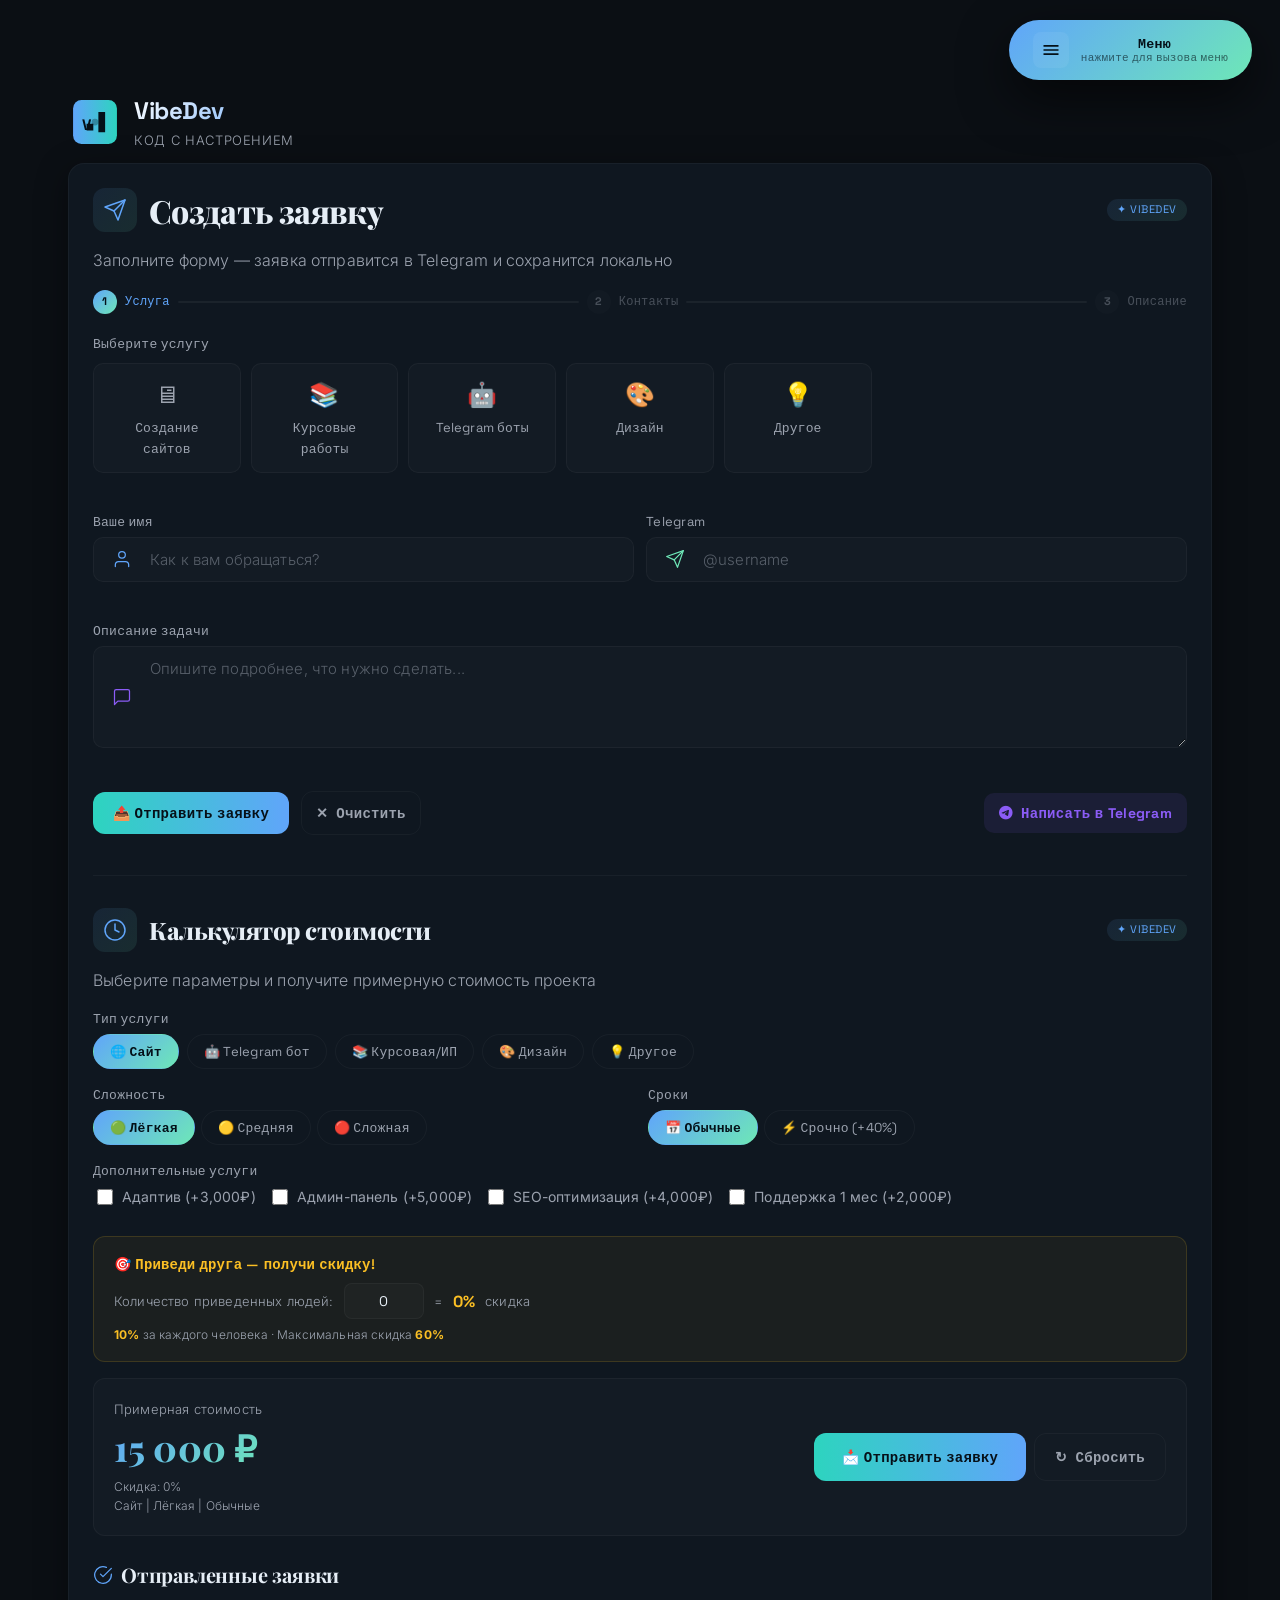
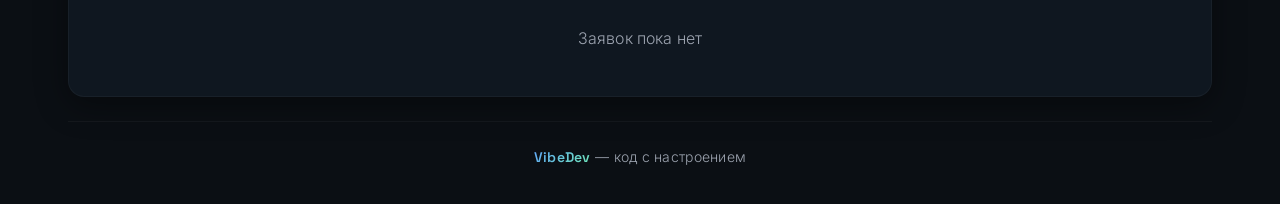
==== contact.html @ 7c821e86 "Add files via upload" ====
<!doctype html>
<html lang="ru">
<head>
  <meta charset="utf-8">
  <meta name="viewport" content="width=device-width,initial-scale=1">
  <title>Заявка — VibeDev</title>
  <link href="https://fonts.googleapis.com/css2?family=Playfair+Display:wght@700;800;900&family=Inter:wght@300;400;500;600;700&family=Space+Grotesk:wght@400;500;600;700&display=swap" rel="stylesheet">
  <link href="https://cdnjs.cloudflare.com/ajax/libs/font-awesome/6.4.0/css/all.min.css" rel="stylesheet">
  <link rel="stylesheet" href="assets/style.css">
  <style>
    .form-row{display:flex;gap:12px}
    @media(max-width:760px){ .form-row{flex-direction:column} }
    .note-small{font-size:13px;color:var(--muted);display:block;margin-bottom:4px;font-weight:400;letter-spacing:0.02em;font-family:var(--font-accent)}
    
    .field-wrapper{display:flex;align-items:center;background:rgba(255,255,255,0.02);border-radius:10px;border:1px solid rgba(255,255,255,0.04);transition:var(--transition);overflow:hidden}
    .field-wrapper:focus-within{border-color:rgba(96,165,250,0.3);box-shadow:0 8px 30px rgba(96,165,250,0.08);transform:translateY(-2px)}
    .field-wrapper .contact-icon{display:flex;align-items:center;justify-content:center;width:40px;height:40px;flex-shrink:0;margin:0 4px 0 8px;background:transparent}
    .field-wrapper .contact-icon svg{width:20px;height:20px;stroke:var(--accent-2)}
    .field-wrapper .contact-icon.purple svg{stroke:var(--accent-purple)}
    .field-wrapper .contact-icon.green svg{stroke:var(--accent)}
    .field-wrapper .fancy-input,.field-wrapper .fancy-textarea{border:none;background:transparent;box-shadow:none;padding:12px 14px 12px 4px;width:100%;color:var(--text);outline:none;font-family:var(--font-body);font-weight:300;letter-spacing:0.01em;font-size:15px}
    .field-wrapper .fancy-input:focus,.field-wrapper .fancy-textarea:focus{transform:none;box-shadow:none}
    .field-wrapper .fancy-textarea{resize:vertical;min-height:80px}
    .field-wrapper .fancy-input::placeholder,.field-wrapper .fancy-textarea::placeholder{font-weight:300;color:rgba(156,163,175,0.5)}

    .contact-header{display:flex;align-items:center;gap:12px;margin-bottom:8px}
    .contact-header h2{margin:0}
    .contact-header .header-icon{display:flex;align-items:center;justify-content:center;width:44px;height:44px;border-radius:12px;background:linear-gradient(135deg,rgba(96,165,250,0.1),rgba(110,231,183,0.1));flex-shrink:0}

    .form-progress{display:flex;gap:8px;margin-bottom:20px;align-items:center}
    .form-progress .step{display:flex;align-items:center;gap:8px;font-size:12px;color:var(--muted);font-family:var(--font-accent);letter-spacing:0.02em;opacity:0.4;transition:var(--transition)}
    .form-progress .step.active{opacity:1;color:var(--accent-2)}
    .form-progress .step.done{opacity:0.7;color:var(--accent)}
    .form-progress .step-line{flex:1;height:2px;background:rgba(255,255,255,0.05);border-radius:2px;position:relative;overflow:hidden}
    .form-progress .step-line .fill{height:100%;background:linear-gradient(90deg,var(--accent-2),var(--accent));border-radius:2px;transition:width 0.6s ease;width:0%}
    .form-progress .step .step-num{display:inline-flex;align-items:center;justify-content:center;width:24px;height:24px;border-radius:50%;background:rgba(255,255,255,0.04);font-size:11px;font-weight:700;transition:var(--transition)}
    .form-progress .step.active .step-num{background:linear-gradient(135deg,var(--accent-2),var(--accent));color:#041018}
    .form-progress .step.done .step-num{background:rgba(110,231,183,0.15);color:var(--accent)}

    .field-group{animation:slideInUp 0.5s ease forwards;opacity:0}
    .field-group:nth-child(1){animation-delay:0.1s}
    .field-group:nth-child(2){animation-delay:0.2s}
    .field-group:nth-child(3){animation-delay:0.3s}
    .field-group:nth-child(4){animation-delay:0.4s}
    .field-group:nth-child(5){animation-delay:0.5s}

    .smart-hint{font-size:12px;color:var(--muted);font-weight:300;margin-top:4px;padding-left:52px;opacity:0;transition:var(--transition);font-family:var(--font-body);letter-spacing:0.01em}
    .smart-hint.visible{opacity:0.6}
    .smart-hint.success{color:var(--accent);opacity:0.8}

    .service-options{display:grid;grid-template-columns:repeat(auto-fill,minmax(140px,1fr));gap:10px;margin-top:8px}
    .service-option{padding:12px 16px;border-radius:10px;border:1px solid rgba(255,255,255,0.04);background:rgba(255,255,255,0.02);cursor:pointer;transition:var(--transition);text-align:center;font-size:13px;font-family:var(--font-accent);letter-spacing:0.01em;color:var(--muted)}
    .service-option:hover{border-color:rgba(96,165,250,0.2);background:rgba(255,255,255,0.04);transform:translateY(-2px)}
    .service-option.active{border-color:var(--accent-2);background:rgba(96,165,250,0.08);color:var(--text)}
    .service-option .opt-icon{display:block;font-size:24px;margin-bottom:4px}

    .submission-item{display:flex;gap:12px;align-items:flex-start;padding:14px;background:rgba(255,255,255,0.02);border-radius:12px;border:1px solid var(--border);transition:var(--transition)}
    .submission-item:hover{transform:translateX(6px);border-color:rgba(96,165,250,0.15);background:rgba(255,255,255,0.03)}
    .submission-icon{flex-shrink:0;width:36px;height:36px;border-radius:8px;display:flex;align-items:center;justify-content:center;background:rgba(96,165,250,0.08);color:var(--accent-2)}
    .submission-content{flex:1;min-width:0}
    .submission-content .submission-title{font-weight:600;color:var(--text);font-size:14px;font-family:var(--font-accent)}
    .submission-content .submission-meta{font-size:12px;color:var(--muted);font-weight:300}
    .submission-content .submission-text{margin-top:4px;font-size:13px;color:var(--muted);word-break:break-word;font-weight:300}

    .calc-option{padding:8px 16px;border-radius:20px;border:1px solid var(--border);background:transparent;color:var(--muted);cursor:pointer;transition:var(--transition);font-family:var(--font-accent);font-size:13px;letter-spacing:0.02em}
    .calc-option:hover{border-color:rgba(96,165,250,0.2);color:var(--text)}
    .calc-option.active{background:linear-gradient(135deg,var(--accent-2),var(--accent));color:#041018;border-color:transparent;font-weight:600}
    .calc-check{accent-color:var(--accent-2);width:16px;height:16px;cursor:pointer}
    
    .vibedev-tag{display:inline-block;padding:2px 10px;border-radius:12px;background:linear-gradient(135deg,rgba(96,165,250,0.1),rgba(110,231,183,0.1));color:var(--accent-2);font-family:var(--font-accent);font-size:11px;letter-spacing:0.05em;text-transform:uppercase}

    .discount-section{background:rgba(251,191,36,0.05);border:1px solid rgba(251,191,36,0.15);border-radius:12px;padding:16px 20px;margin-top:12px}
    .discount-section .discount-title{font-family:var(--font-accent);font-weight:600;font-size:14px;color:#fbbf24;display:flex;align-items:center;gap:8px}
    .discount-section .discount-input{display:flex;gap:10px;align-items:center;flex-wrap:wrap;margin-top:8px}
    .discount-section .discount-input input{width:80px;padding:8px 12px;border-radius:8px;border:1px solid var(--border);background:rgba(255,255,255,0.02);color:var(--text);font-family:var(--font-accent);font-size:14px;text-align:center;outline:none;transition:var(--transition)}
    .discount-section .discount-input input:focus{border-color:rgba(251,191,36,0.3);box-shadow:0 0 20px rgba(251,191,36,0.05)}
    .discount-section .discount-input input::-webkit-outer-spin-button,
    .discount-section .discount-input input::-webkit-inner-spin-button{-webkit-appearance:none}
    .discount-section .discount-input input[type=number]{-moz-appearance:textfield}
    .discount-section .discount-input .discount-label{font-size:13px;color:var(--muted);font-weight:300}
    .discount-section .discount-input .discount-result{font-family:var(--font-accent);font-weight:700;font-size:16px;color:#fbbf24}
    .discount-section .discount-info{font-size:12px;color:var(--muted);font-weight:300;margin-top:6px}
    .discount-section .discount-info strong{color:#fbbf24}
  </style>
</head>
<body>
  <div class="particles" aria-hidden="true">
    <span style="--left:10vw; --size:30px; --delay:-4s; --dur:20s; --tx:50px; --scale:1.2; --color:rgba(110,231,183,0.12)"></span>
    <span style="--left:45vw; --size:42px; --delay:-6s; --dur:28s; --tx:-70px; --scale:1.5; --color:rgba(96,165,250,0.1)"></span>
    <span style="--left:80vw; --size:28px; --delay:-8s; --dur:24s; --tx:40px; --scale:1.1; --color:rgba(139,92,246,0.08)"></span>
  </div>
  <div class="bg-grid" aria-hidden="true"></div>

  <button id="menuBtnC" class="menu-button" aria-label="Меню">
    <span style="display:inline-flex;align-items:center;justify-content:center;width:36px;height:36px;border-radius:8px;background:rgba(255,255,255,0.06)">
      <svg viewBox="0 0 24 24" width="20" height="20" fill="#041018" xmlns="http://www.w3.org/2000/svg"><path d="M3 6h18v2H3zM3 11h18v2H3zM3 16h18v2H3z"/></svg>
    </span>
    <span class="menu-caption"><span class="menu-title">Меню</span><span class="menu-hint">нажмите для вызова меню</span></span>
  </button>

  <div id="menuOverlayC" class="bubble-overlay" aria-hidden="true">
    <div class="bubble-panel" role="menu">
      <a class="bubble-item" href="index.html">
        <div class="bubble-icon"><svg viewBox="0 0 24 24" width="32" height="32" fill="currentColor"><path d="M3 13h8V3H3v10zm0 8h8v-6H3v6zm10 0h8V11h-8v10zm0-18v6h8V3h-8z"/></svg></div>
        <span>Главная</span>
      </a>
      <a class="bubble-item" href="services.html">
        <div class="bubble-icon"><svg viewBox="0 0 24 24" width="32" height="32" fill="currentColor"><path d="M19.14 12.94a7.07 7.07 0 0 0 0-1.88l2.03-1.58a.49.49 0 0 0 .12-.61l-1.92-3.32a.488.488 0 0 0-.59-.22l-2.39.96a7.04 7.04 0 0 0-1.62-.94l-.36-2.54a.484.484 0 0 0-.48-.41h-3.84a.49.49 0 0 0-.48.41l-.36 2.54c-.59.24-1.13.57-1.62.94l-2.39-.96a.488.488 0 0 0-.59.22L2.74 8.87a.49.49 0 0 0 .12.61l2.03 1.58a7.07 7.07 0 0 0 0 1.88l-2.03 1.58a.49.49 0 0 0-.12.61l1.92 3.32c.12.22.37.29.59.22l2.39-.96c.49.37 1.03.7 1.62.94l.36 2.54c.05.24.26.41.48.41h3.84c.22 0 .43-.17.48-.41l.36-2.54c.59-.24 1.13-.57 1.62-.94l2.39.96c.22.08.47 0 .59-.22l1.92-3.32a.49.49 0 0 0-.12-.61l-2.03-1.58zM12 15.6A3.6 3.6 0 1 1 15.6 12 3.6 3.6 0 0 1 12 15.6z"/></svg></div>
        <span>Услуги</span>
      </a>
      <a class="bubble-item" href="contact.html">
        <div class="bubble-icon"><svg viewBox="0 0 24 24" width="32" height="32" fill="currentColor"><path d="M20 4H4c-1.1 0-2 .9-2 2v12c0 1.1.9 2 2 2h16c1.1 0 2-.9 2-2V6c0-1.1-.9-2-2-2zm0 4l-8 5-8-5V6l8 5 8-5v2z"/></svg></div>
        <span>Заявка</span>
      </a>
      <a class="bubble-item" href="reviews.html">
        <div class="bubble-icon"><svg viewBox="0 0 24 24" width="32" height="32" fill="currentColor"><path d="M12 17.27L18.18 21l-1.64-7.03L22 9.24l-7.19-.61L12 2 9.19 8.63 2 9.24l5.46 4.73L5.82 21z"/></svg></div>
        <span>Отзывы</span>
      </a>
      <a class="bubble-item" href="faq.html">
        <div class="bubble-icon"><svg viewBox="0 0 24 24" width="32" height="32" fill="currentColor"><circle cx="12" cy="12" r="10"/><path d="M9.09 9a3 3 0 0 1 5.83 1c0 2-3 3-3 3"/><line x1="12" y1="17" x2="12.01" y2="17"/></svg></div>
        <span>FAQ</span>
      </a>
    </div>
  </div>

  <div class="container" id="pageContainer">
    <header>
      <div class="brand">
        <span class="logo" aria-hidden="true">
          <svg viewBox="0 0 64 64" xmlns="http://www.w3.org/2000/svg" aria-hidden="true">
            <defs><linearGradient id="lg" x1="0" x2="1"><stop offset="0%" stop-color="#60a5fa"/><stop offset="100%" stop-color="#2dd4bf"/></linearGradient></defs>
            <rect x="6" y="6" width="52" height="52" rx="10" fill="url(#lg)"/>
            <path d="M22 42v-8h8v8h-8zM36 20h8v24h-8V20z" fill="#041018"/>
            <circle cx="32" cy="32" r="4" fill="#041018" opacity="0.3"/>
            <text x="16" y="42" font-family="'Space Grotesk',monospace" font-weight="800" font-size="18" fill="#041018">V</text>
          </svg>
        </span>
        <div>
          <div class="brand-name">VibeDev</div>
          <div class="brand-sub">Код с настроением</div>
        </div>
      </div>
    </header>

    <main>
      <section class="card">
        <div class="contact-header">
          <div class="header-icon">
            <svg width="24" height="24" viewBox="0 0 24 24" fill="none" stroke="var(--accent-2)" stroke-width="1.5" stroke-linecap="round" stroke-linejoin="round">
              <path d="M22 2L11 13"/>
              <path d="M22 2l-7 20-4-9-9-4 20-7z"/>
            </svg>
          </div>
          <h2>Создать заявку</h2>
          <span class="vibedev-tag" style="margin-left:auto">✦ VibeDev</span>
        </div>
        <p style="font-weight:300;letter-spacing:0.01em;color:var(--muted)">Заполните форму — заявка отправится в Telegram и сохранится локально</p>

        <div class="form-progress" id="formProgress">
          <div class="step active" data-step="1"><span class="step-num">1</span><span>Услуга</span></div>
          <div class="step-line"><div class="fill" id="progressFill"></div></div>
          <div class="step" data-step="2"><span class="step-num">2</span><span>Контакты</span></div>
          <div class="step-line"><div class="fill" id="progressFill2"></div></div>
          <div class="step" data-step="3"><span class="step-num">3</span><span>Описание</span></div>
        </div>

        <form id="requestForm" style="margin-top:16px">
          <div class="field-group">
            <label class="note-small">Выберите услугу</label>
            <div class="service-options" id="serviceOptions">
              <div class="service-option" data-service="Создание сайтов"><span class="opt-icon">🖥</span>Создание сайтов</div>
              <div class="service-option" data-service="Курсовые работы"><span class="opt-icon">📚</span>Курсовые работы</div>
              <div class="service-option" data-service="Telegram боты"><span class="opt-icon">🤖</span>Telegram боты</div>
              <div class="service-option" data-service="Дизайн"><span class="opt-icon">🎨</span>Дизайн</div>
              <div class="service-option" data-service="Другое"><span class="opt-icon">💡</span>Другое</div>
            </div>
            <input type="hidden" id="service" value="">
            <div class="smart-hint" id="serviceHint">Выберите интересующую услугу</div>
          </div>

          <div class="form-row" style="margin-top:16px">
            <div style="flex:1" class="field-group">
              <label class="note-small">Ваше имя</label>
              <div class="field-wrapper">
                <div class="contact-icon"><svg viewBox="0 0 24 24" fill="none" stroke="currentColor" stroke-width="1.5" stroke-linecap="round" stroke-linejoin="round"><path d="M20 21v-2a4 4 0 0 0-4-4H8a4 4 0 0 0-4 4v2"/><circle cx="12" cy="7" r="4"/></svg></div>
                <input id="name" class="fancy-input" placeholder="Как к вам обращаться?" required>
              </div>
              <div class="smart-hint" id="nameHint">Например: Александр</div>
            </div>
            <div style="flex:1" class="field-group">
              <label class="note-small">Telegram</label>
              <div class="field-wrapper">
                <div class="contact-icon green"><svg viewBox="0 0 24 24" fill="none" stroke="currentColor" stroke-width="1.5" stroke-linecap="round" stroke-linejoin="round"><path d="M22 2L11 13"/><path d="M22 2l-7 20-4-9-9-4 20-7z"/></svg></div>
                <input id="contact" class="fancy-input" placeholder="@username" required>
              </div>
              <div class="smart-hint" id="contactHint">Укажите ваш Telegram для связи</div>
            </div>
          </div>

          <div class="field-group" style="margin-top:16px">
            <label class="note-small">Описание задачи</label>
            <div class="field-wrapper">
              <div class="contact-icon purple"><svg viewBox="0 0 24 24" fill="none" stroke="currentColor" stroke-width="1.5" stroke-linecap="round" stroke-linejoin="round"><path d="M21 15a2 2 0 0 1-2 2H7l-4 4V5a2 2 0 0 1 2-2h14a2 2 0 0 1 2 2z"/></svg></div>
              <textarea id="msg" class="fancy-textarea" placeholder="Опишите подробнее, что нужно сделать..." rows="4"></textarea>
            </div>
            <div class="smart-hint" id="msgHint">Чем подробнее — тем точнее будет оценка</div>
          </div>

          <div style="margin-top:20px;display:flex;gap:12px;flex-wrap:wrap;align-items:center">
            <button class="submit-btn" id="sendBtn" type="submit"><span>📤 Отправить заявку</span></button>
            <button class="clear-btn" id="resetBtn" type="button"><span class="clear-icon">✕</span><span class="clear-text">Очистить</span></button>
            <a class="telegram" href="https://t.me/uc3rnam3" target="_blank" style="margin-left:auto"><i class="fab fa-telegram"></i> Написать в Telegram</a>
          </div>
        </form>

        <!-- КАЛЬКУЛЯТОР СТОИМОСТИ -->
        <div style="margin-top:40px;padding-top:32px;border-top:1px solid var(--border)">
          <div class="contact-header">
            <div class="header-icon">
              <svg width="24" height="24" viewBox="0 0 24 24" fill="none" stroke="var(--accent-2)" stroke-width="1.5" stroke-linecap="round" stroke-linejoin="round">
                <circle cx="12" cy="12" r="10"/>
                <path d="M12 6v6l4 2"/>
              </svg>
            </div>
            <h2 style="font-size:24px">Калькулятор стоимости</h2>
            <span class="vibedev-tag" style="margin-left:auto">✦ VibeDev</span>
          </div>
          <p style="font-weight:300;letter-spacing:0.01em;color:var(--muted);margin-bottom:16px">Выберите параметры и получите примерную стоимость проекта</p>

          <div id="calculator" style="display:grid;grid-template-columns:1fr 1fr;gap:16px">
            <div style="grid-column:1/-1">
              <label class="note-small">Тип услуги</label>
              <div style="display:flex;gap:8px;flex-wrap:wrap;margin-top:4px">
                <button class="calc-option active" data-value="site" data-price="15000">🌐 Сайт</button>
                <button class="calc-option" data-value="bot" data-price="12000">🤖 Telegram бот</button>
                <button class="calc-option" data-value="course" data-price="8000">📚 Курсовая/ИП</button>
                <button class="calc-option" data-value="design" data-price="5000">🎨 Дизайн</button>
                <button class="calc-option" data-value="other" data-price="10000">💡 Другое</button>
              </div>
            </div>

            <div>
              <label class="note-small">Сложность</label>
              <div style="display:flex;gap:6px;flex-wrap:wrap;margin-top:4px">
                <button class="calc-option active" data-value="easy" data-multiplier="1">🟢 Лёгкая</button>
                <button class="calc-option" data-value="medium" data-multiplier="1.5">🟡 Средняя</button>
                <button class="calc-option" data-value="hard" data-multiplier="2.5">🔴 Сложная</button>
              </div>
            </div>

            <div>
              <label class="note-small">Сроки</label>
              <div style="display:flex;gap:6px;flex-wrap:wrap;margin-top:4px">
                <button class="calc-option active" data-value="normal" data-multiplier="1">📅 Обычные</button>
                <button class="calc-option" data-value="urgent" data-multiplier="1.4">⚡ Срочно (+40%)</button>
              </div>
            </div>

            <!-- Дополнительные услуги (динамические) -->
            <div style="grid-column:1/-1" id="extrasContainer">
              <label class="note-small">Дополнительные услуги</label>
              <div id="extrasList" style="display:flex;gap:12px;flex-wrap:wrap;margin-top:4px">
                <!-- Заполняется через JS -->
              </div>
            </div>

            <!-- СКИДКА -->
            <div style="grid-column:1/-1">
              <div class="discount-section">
                <div class="discount-title">🎯 Приведи друга — получи скидку!</div>
                <div class="discount-input">
                  <span class="discount-label">Количество приведенных людей:</span>
                  <input type="number" id="discountPeople" min="0" max="6" value="0">
                  <span class="discount-label">=</span>
                  <span class="discount-result" id="discountDisplay">0%</span>
                  <span class="discount-label">скидка</span>
                </div>
                <div class="discount-info">
                  <strong>10%</strong> за каждого человека · Максимальная скидка <strong>60%</strong>
                </div>
              </div>
            </div>

            <!-- Результат -->
            <div style="grid-column:1/-1;background:rgba(255,255,255,0.02);border-radius:12px;padding:20px;border:1px solid var(--border);display:flex;align-items:center;justify-content:space-between;flex-wrap:wrap;gap:12px">
              <div>
                <div style="font-size:13px;color:var(--muted);font-weight:300">Примерная стоимость</div>
                <div style="font-family:var(--font-heading);font-size:36px;font-weight:800;background:linear-gradient(135deg,var(--accent-2),var(--accent));-webkit-background-clip:text;-webkit-text-fill-color:transparent;background-clip:text" id="totalPrice">15 000 ₽</div>
                <div style="font-size:12px;color:var(--muted);font-weight:300" id="discountInfo">Скидка: 0%</div>
                <div style="font-size:12px;color:var(--muted);font-weight:300" id="calcDetails"></div>
              </div>
              <div style="display:flex;gap:8px;flex-wrap:wrap">
                <button class="order-btn" id="calcOrderBtn" style="padding:14px 28px"><span>📩 Отправить заявку</span></button>
                <button class="clear-btn" id="calcResetBtn" type="button" style="padding:14px 20px"><span class="clear-icon">↻</span><span class="clear-text">Сбросить</span></button>
              </div>
            </div>
          </div>
        </div>

        <div style="margin-top:28px">
          <h3 style="display:flex;align-items:center;gap:8px;font-size:20px">
            <svg width="20" height="20" viewBox="0 0 24 24" fill="none" stroke="var(--accent-2)" stroke-width="1.5" stroke-linecap="round" stroke-linejoin="round">
              <path d="M22 11.08V12a10 10 0 1 1-5.93-9.14"/>
              <polyline points="22 4 12 14.01 9 11.01"/>
            </svg>
            Отправленные заявки
            <span style="font-size:13px;font-weight:300;color:var(--muted);font-family:var(--font-body)" id="submissionCount"></span>
          </h3>
          <div id="submissions" class="submissions"></div>
        </div>
      </section>
    </main>

    <footer style="margin-top:24px;text-align:center;color:var(--muted);font-size:14px;border-top:1px solid var(--border);padding-top:24px;font-weight:300;letter-spacing:0.02em">
      <span style="font-family:var(--font-accent);font-weight:600;background:linear-gradient(135deg,var(--accent-2),var(--accent));-webkit-background-clip:text;-webkit-text-fill-color:transparent">VibeDev</span> — код с настроением
    </footer>
  </div>

<script>
// Меню
const menuBtnC = document.getElementById('menuBtnC');
const menuOverlayC = document.getElementById('menuOverlayC');
const pageContainer = document.getElementById('pageContainer');
if (menuBtnC && menuOverlayC && pageContainer) {
    menuBtnC.addEventListener('click', ()=>{ const open = menuOverlayC.classList.toggle('open'); menuOverlayC.setAttribute('aria-hidden', !open); pageContainer.classList.toggle('blurred', open); });
    menuOverlayC.addEventListener('click', (e)=>{ if(e.target === menuOverlayC){ menuOverlayC.classList.remove('open'); menuOverlayC.setAttribute('aria-hidden','true'); pageContainer.classList.remove('blurred'); }});
}

// Умная форма
const serviceOptions = document.querySelectorAll('.service-option');
const serviceInput = document.getElementById('service');
const serviceHint = document.getElementById('serviceHint');
serviceOptions.forEach(opt => {
    opt.addEventListener('click', function() {
        serviceOptions.forEach(o => o.classList.remove('active'));
        this.classList.add('active');
        serviceInput.value = this.dataset.service;
        serviceHint.textContent = '✅ Выбрано: ' + this.dataset.service;
        serviceHint.className = 'smart-hint visible success';
        updateProgress();
        updateExtras();
        updatePrice();
    });
});

const nameInput = document.getElementById('name');
const contactInput = document.getElementById('contact');
const msgInput = document.getElementById('msg');
const nameHint = document.getElementById('nameHint');
const contactHint = document.getElementById('contactHint');
const msgHint = document.getElementById('msgHint');

nameInput.addEventListener('focus', () => { nameHint.className = 'smart-hint visible'; });
nameInput.addEventListener('blur', () => {
    if (nameInput.value.length > 2) { nameHint.textContent = '✅ Отлично!'; nameHint.className = 'smart-hint visible success'; }
    else { nameHint.textContent = 'Введите имя (минимум 2 символа)'; nameHint.className = 'smart-hint visible'; }
});
nameInput.addEventListener('input', updateProgress);

contactInput.addEventListener('focus', () => { contactHint.className = 'smart-hint visible'; });
contactInput.addEventListener('blur', () => {
    if (contactInput.value.startsWith('@') && contactInput.value.length > 2) {
        contactHint.textContent = '✅ Отлично!';
        contactHint.className = 'smart-hint visible success';
    } else {
        contactHint.textContent = 'Укажите Telegram username с @';
        contactHint.className = 'smart-hint visible';
    }
});
contactInput.addEventListener('input', updateProgress);

msgInput.addEventListener('focus', () => { msgHint.className = 'smart-hint visible'; });
msgInput.addEventListener('blur', () => {
    if (msgInput.value.length > 10) { msgHint.textContent = '✅ Отлично, подробно!'; msgHint.className = 'smart-hint visible success'; }
    else { msgHint.textContent = 'Опишите задачу подробнее (минимум 10 символов)'; msgHint.className = 'smart-hint visible'; }
});
msgInput.addEventListener('input', updateProgress);

function updateProgress() {
    const steps = document.querySelectorAll('.step');
    const fills = document.querySelectorAll('.step-line .fill');
    let filled = 0;
    if (serviceInput.value) filled++;
    if (nameInput.value.length > 2) filled++;
    if (contactInput.value.startsWith('@') && contactInput.value.length > 2) filled++;
    if (msgInput.value.length > 10) filled++;
    const progress = (filled / 4) * 100;
    fills.forEach(fill => { fill.style.width = Math.min(progress, 100) + '%'; });
    steps.forEach((step, index) => {
        step.classList.remove('active', 'done');
        if (index < filled) step.classList.add('done');
        if (index === filled) step.classList.add('active');
    });
}

// Заявки
function qs(name){ const u=new URLSearchParams(location.search); return u.get(name) || ''; }
function saveSubmission(obj){ const key='site_submissions_vadim'; const arr=JSON.parse(localStorage.getItem(key)||'[]'); arr.unshift(obj); localStorage.setItem(key,JSON.stringify(arr.slice(0,100))); }
function loadSubmissions(){ return JSON.parse(localStorage.getItem('site_submissions_vadim')||'[]'); }
function renderSubmissions(){
  const node=document.getElementById('submissions');
  const count = document.getElementById('submissionCount');
  node.innerHTML='';
  const arr=loadSubmissions();
  count.textContent = arr.length ? '('+arr.length+')' : '';
  if(arr.length===0){ node.innerHTML='<div style="color:var(--muted);text-align:center;padding:20px;font-weight:300">Заявок пока нет</div>'; return; }
  for(const s of arr){
    const el=document.createElement('div');
    el.className='submission-item';
    el.innerHTML='<div class="submission-icon"><svg width="18" height="18" viewBox="0 0 24 24" fill="none" stroke="currentColor" stroke-width="2" stroke-linecap="round" stroke-linejoin="round"><path d="M22 2L11 13"/><path d="M22 2l-7 20-4-9-9-4 20-7z"/></svg></div><div class="submission-content"><div class="submission-title">'+(s.name||'Без имени')+'</div><div class="submission-meta">'+(s.service||'Без услуги')+' · '+(s.ts||'')+'</div><div class="submission-text">'+(s.msg||'')+'</div></div>';
    node.appendChild(el);
  }
}

// КАЛЬКУЛЯТОР
const calcOptions = document.querySelectorAll('.calc-option');
const totalPriceEl = document.getElementById('totalPrice');
const discountInfo = document.getElementById('discountInfo');
const calcDetails = document.getElementById('calcDetails');
const discountPeople = document.getElementById('discountPeople');
const discountDisplay = document.getElementById('discountDisplay');

let selectedService = { price: 15000, value: 'site', label: 'Сайт' };
let selectedComplexity = { multiplier: 1, label: 'Лёгкая' };
let selectedUrgency = { multiplier: 1, label: 'Обычные' };
let extras = 0;
let currentDiscount = 0;
let selectedExtrasList = [];

// Дополнительные услуги
const extrasData = {
    site: [
        { id: 'adaptive', label: 'Адаптив', price: 3000 },
        { id: 'admin', label: 'Админ-панель', price: 5000 },
        { id: 'seo', label: 'SEO-оптимизация', price: 4000 },
        { id: 'support', label: 'Поддержка 1 мес', price: 2000 }
    ],
    course: [
        { id: 'legal', label: 'Юридические темы', price: 0, percent: 25 },
        { id: 'medical', label: 'Медицинские темы', price: 0, percent: 30 }
    ],
    bot: [
        { id: 'admin_panel', label: 'Админ-панель', price: 4000 },
        { id: 'analytics', label: 'Аналитика', price: 3000 },
        { id: 'support', label: 'Поддержка 1 мес', price: 2000 }
    ],
    design: [
        { id: 'source', label: 'Исходники (PSD/Figma)', price: 2000 },
        { id: 'brandbook', label: 'Брендбук', price: 4000 },
        { id: 'adaptation', label: 'Адаптация под соцсети', price: 2500 }
    ],
    other: [
        { id: 'consultation', label: 'Консультация', price: 2000 },
        { id: 'support', label: 'Поддержка 1 мес', price: 2000 }
    ]
};

let selectedExtras = {};

function updateExtras() {
    const container = document.getElementById('extrasList');
    container.innerHTML = '';
    selectedExtras = {};
    selectedExtrasList = [];
    
    const serviceValue = document.querySelector('.calc-option.active[data-price]')?.dataset.value || 'site';
    const extras = extrasData[serviceValue] || [];
    
    if (extras.length === 0) {
        container.innerHTML = '<span style="color:var(--muted);font-size:13px;font-weight:300">Нет дополнительных услуг для этого типа</span>';
        return;
    }
    
    extras.forEach(extra => {
        const label = document.createElement('label');
        label.style.cssText = 'display:flex;align-items:center;gap:6px;font-size:14px;cursor:pointer;color:var(--muted)';
        
        const checkbox = document.createElement('input');
        checkbox.type = 'checkbox';
        checkbox.className = 'calc-check';
        checkbox.dataset.id = extra.id;
        checkbox.dataset.price = extra.price || 0;
        checkbox.dataset.percent = extra.percent || 0;
        checkbox.dataset.label = extra.label;
        checkbox.value = extra.id;
        
        checkbox.addEventListener('change', function() {
            if (this.checked) {
                selectedExtras[extra.id] = { price: extra.price || 0, percent: extra.percent || 0, label: extra.label };
            } else {
                delete selectedExtras[extra.id];
            }
            updatePrice();
        });
        
        let labelText = extra.label;
        if (extra.percent) {
            labelText += ` (+${extra.percent}%)`;
        } else if (extra.price) {
            labelText += ` (+${extra.price.toLocaleString()}₽)`;
        }
        
        label.appendChild(checkbox);
        label.appendChild(document.createTextNode(labelText));
        container.appendChild(label);
    });
}

function getSelectedExtrasList() {
    const list = [];
    for (const key in selectedExtras) {
        const extra = selectedExtras[key];
        if (extra.percent) {
            list.push(extra.label + ' (+' + extra.percent + '%)');
        } else if (extra.price) {
            list.push(extra.label + ' (+' + extra.price.toLocaleString() + '₽)');
        }
    }
    return list;
}

function updatePrice() {
    let basePrice = selectedService.price || 15000;
    let total = basePrice * (selectedComplexity.multiplier || 1) * (selectedUrgency.multiplier || 1);
    
    // Дополнительные услуги (проценты и фиксированная цена)
    let extraTotal = 0;
    let extraPercent = 0;
    let extrasDetails = [];
    
    for (const key in selectedExtras) {
        const extra = selectedExtras[key];
        if (extra.percent) {
            extraPercent += extra.percent;
            extrasDetails.push(extra.label + ' (+' + extra.percent + '%)');
        } else if (extra.price) {
            extraTotal += extra.price;
            extrasDetails.push(extra.label + ' (+' + extra.price.toLocaleString() + '₽)');
        }
    }
    
    // Применяем процентные надбавки к базовой цене
    total = total * (1 + extraPercent / 100);
    total += extraTotal;
    
    // Скидка
    let people = parseInt(discountPeople.value) || 0;
    if (people < 0) people = 0;
    if (people > 6) people = 6;
    discountPeople.value = people;
    
    currentDiscount = Math.min(people * 10, 60);
    discountDisplay.textContent = currentDiscount + '%';
    
    // Применяем скидку
    const finalTotal = total * (1 - currentDiscount / 100);
    
    totalPriceEl.textContent = Math.round(finalTotal).toLocaleString('ru-RU') + ' ₽';
    discountInfo.textContent = currentDiscount > 0 ? 'Скидка: ' + currentDiscount + '%' : 'Скидка: 0%';
    
    // Детали для отправки
    let details = selectedService.label + ' | ' + selectedComplexity.label + ' | ' + selectedUrgency.label;
    if (extrasDetails.length > 0) {
        details += ' | Доп: ' + extrasDetails.join(', ');
    }
    if (currentDiscount > 0) {
        details += ' | Скидка: ' + currentDiscount + '%';
    }
    calcDetails.textContent = details;
}

// Обработчики калькулятора
calcOptions.forEach(opt => {
    opt.addEventListener('click', function() {
        const parent = this.closest('div');
        const siblings = parent.querySelectorAll('.calc-option');
        siblings.forEach(s => s.classList.remove('active'));
        this.classList.add('active');
        
        if (this.dataset.price) {
            selectedService = { 
                price: parseInt(this.dataset.price), 
                value: this.dataset.value,
                label: this.textContent.trim()
            };
            updateExtras();
        }
        if (this.dataset.multiplier) {
            const isComplexity = ['easy','medium','hard'].includes(this.dataset.value);
            if (isComplexity) { 
                selectedComplexity.multiplier = parseFloat(this.dataset.multiplier);
                selectedComplexity.label = this.textContent.trim();
            } else { 
                selectedUrgency.multiplier = parseFloat(this.dataset.multiplier);
                selectedUrgency.label = this.textContent.trim();
            }
        }
        updatePrice();
    });
});

// Скидка
discountPeople.addEventListener('input', function() {
    let val = parseInt(this.value) || 0;
    if (val < 0) val = 0;
    if (val > 6) val = 6;
    this.value = val;
    updatePrice();
});

// Сброс калькулятора
document.getElementById('calcResetBtn')?.addEventListener('click', function() {
    document.querySelectorAll('.calc-option').forEach(opt => opt.classList.remove('active'));
    document.querySelectorAll('.calc-option[data-value="site"]').forEach(opt => opt.classList.add('active'));
    document.querySelectorAll('.calc-option[data-value="easy"]').forEach(opt => opt.classList.add('active'));
    document.querySelectorAll('.calc-option[data-value="normal"]').forEach(opt => opt.classList.add('active'));
    document.querySelectorAll('.calc-check').forEach(check => check.checked = false);
    selectedService = { price: 15000, value: 'site', label: '🌐 Сайт' };
    selectedComplexity = { multiplier: 1, label: '🟢 Лёгкая' };
    selectedUrgency = { multiplier: 1, label: '📅 Обычные' };
    selectedExtras = {};
    discountPeople.value = 0;
    currentDiscount = 0;
    discountDisplay.textContent = '0%';
    updateExtras();
    updatePrice();
    this.style.transform = 'rotate(360deg)';
    setTimeout(() => { this.style.transform = 'rotate(0deg)'; }, 500);
});

// Кнопка "Отправить заявку" из калькулятора
document.getElementById('calcOrderBtn')?.addEventListener('click', function() {
    const total = totalPriceEl.textContent;
    const serviceName = selectedService.label || 'Сайт';
    const complexity = selectedComplexity.label || 'Средняя';
    const urgency = selectedUrgency.label || 'Обычные';
    const discount = currentDiscount || 0;
    const extrasList = getSelectedExtrasList().join(', ') || 'Нет';
    const people = parseInt(discountPeople.value) || 0;
    
    // Заполняем форму данными из калькулятора
    const serviceInput = document.getElementById('service');
    const msgInput = document.getElementById('msg');
    const nameInput = document.getElementById('name');
    const contactInput = document.getElementById('contact');
    
    // Если форма не заполнена, подставляем данные
    if (!serviceInput.value) {
        // Находим и активируем соответствующий option
        const serviceNameClean = serviceName.replace(/[🌐🤖📚🎨💡]\s*/, '').trim();
        serviceOptions.forEach(opt => {
            if (opt.dataset.service.includes(serviceNameClean) || serviceNameClean.includes(opt.dataset.service)) {
                opt.click();
            }
        });
    }
    
    // Добавляем детали калькулятора в описание
    let calcText = '';
    if (msgInput.value) {
        calcText = msgInput.value + '\n\n--- Данные из калькулятора ---\n';
    } else {
        calcText = '--- Данные из калькулятора ---\n';
    }
    calcText += '📊 Услуга: ' + serviceName + '\n';
    calcText += '📈 Сложность: ' + complexity + '\n';
    calcText += '⏱ Сроки: ' + urgency + '\n';
    if (extrasList !== 'Нет') {
        calcText += '➕ Дополнительно: ' + extrasList + '\n';
    }
    if (discount > 0) {
        calcText += '🎯 Скидка: ' + discount + '% (приведено ' + people + ' чел.)\n';
    }
    calcText += '💰 Итоговая стоимость: ' + total + '\n';
    calcText += '---\n\n';
    if (msgInput.value) {
        calcText += msgInput.value;
    }
    msgInput.value = calcText;
    
    // Прокручиваем к форме
    document.getElementById('requestForm').scrollIntoView({ behavior: 'smooth', block: 'center' });
    
    // Подсвечиваем поля
    const fields = ['service', 'name', 'contact', 'msg'];
    fields.forEach(id => {
        const el = document.getElementById(id);
        if (el) {
            el.style.borderColor = 'rgba(96,165,250,0.3)';
            setTimeout(() => { el.style.borderColor = ''; }, 2000);
        }
    });
    
    // Обновляем подсказки
    serviceHint.textContent = '✅ Данные из калькулятора добавлены!';
    serviceHint.className = 'smart-hint visible success';
    msgHint.textContent = '✅ Данные калькулятора добавлены в описание!';
    msgHint.className = 'smart-hint visible success';
    
    // Активируем кнопку отправки
    const sendBtn = document.getElementById('sendBtn');
    sendBtn.style.transform = 'scale(1.05)';
    sendBtn.style.boxShadow = '0 0 30px rgba(96,165,250,0.3)';
    setTimeout(() => {
        sendBtn.style.transform = '';
        sendBtn.style.boxShadow = '';
    }, 1000);
});

document.addEventListener('DOMContentLoaded', ()=>{
  const pre=decodeURIComponent(qs('service')||'');
  if(pre) {
    serviceInput.value = pre;
    serviceOptions.forEach(o => { if(o.dataset.service === pre) o.classList.add('active'); });
    serviceHint.textContent = '✅ Выбрано: '+pre;
    serviceHint.className = 'smart-hint visible success';
  }
  renderSubmissions();
  updateProgress();
  updateExtras();
  updatePrice();

  const form=document.getElementById('requestForm');
  form.addEventListener('submit',(e)=>{ 
    e.preventDefault();
    if(!serviceInput.value) { serviceHint.textContent = '⚠️ Выберите услугу!'; serviceHint.className = 'smart-hint visible'; return; }
    if(nameInput.value.length < 2) { nameHint.textContent = '⚠️ Введите имя!'; nameHint.className = 'smart-hint visible'; return; }
    if(!contactInput.value.startsWith('@') || contactInput.value.length < 3) { contactHint.textContent = '⚠️ Укажите Telegram!'; contactHint.className = 'smart-hint visible'; return; }
    if(msgInput.value.length < 10) { msgHint.textContent = '⚠️ Опишите задачу подробнее!'; msgHint.className = 'smart-hint visible'; return; }
    const service=serviceInput.value.trim();
    const name=nameInput.value.trim();
    const contact=contactInput.value.trim();
    const msg=msgInput.value.trim();
    const now=new Date();
    const ts=now.toLocaleString('ru-RU',{dateStyle:'short',timeStyle:'short'});
    const discount = currentDiscount || 0;
    const people = parseInt(discountPeople.value) || 0;
    const calcData = calcDetails.textContent || '';
    
    let text = '📩 *Новая заявка VibeDev*\n';
    text += '🕒 ' + ts + '\n';
    text += '────────────\n';
    text += '👤 ' + name + '\n';
    text += '✉️ ' + contact + '\n';
    text += '🔧 Услуга: ' + service + '\n';
    if (calcData) {
        text += '📊 Калькулятор: ' + calcData + '\n';
    }
    if (discount > 0) {
        text += '🎯 Скидка: ' + discount + '% (приведено ' + people + ' чел.)\n';
    }
    text += '────────────\n\n';
    text += '📝 ' + msg + '\n\n';
    text += 'Источник: VibeDev';
    
    saveSubmission({service,name,contact,msg,ts});
    renderSubmissions();
    window.open('https://t.me/uc3rnam3?text='+encodeURIComponent(text),'_blank');
    updateProgress();
  });

  const resetBtn = document.getElementById('resetBtn');
  resetBtn.addEventListener('click',()=>{ 
    resetBtn.style.transform = 'scale(0.9)';
    setTimeout(() => { resetBtn.style.transform = 'scale(1)'; }, 150);
    document.getElementById('requestForm').reset();
    serviceInput.value = '';
    serviceOptions.forEach(o => o.classList.remove('active'));
    serviceHint.textContent = 'Выберите интересующую услугу';
    serviceHint.className = 'smart-hint';
    nameHint.textContent = 'Например: Александр';
    nameHint.className = 'smart-hint';
    contactHint.textContent = 'Укажите ваш Telegram для связи';
    contactHint.className = 'smart-hint';
    msgHint.textContent = 'Чем подробнее — тем точнее будет оценка';
    msgHint.className = 'smart-hint';
    const originalText = resetBtn.innerHTML;
    resetBtn.innerHTML = '<span style="color:#10b981">✓ Очищено!</span>';
    setTimeout(() => { resetBtn.innerHTML = originalText; }, 1500);
    updateProgress();
  });
});
</script>
</body>
</html>
---- assets/style.css ----
/* Подключаем премиальные шрифты */
@import url('https://fonts.googleapis.com/css2?family=Playfair+Display:wght@700;800;900&family=Inter:wght@300;400;500;600;700&family=Space+Grotesk:wght@400;500;600;700&display=swap');

:root{
  --bg:#0b0f14;
  --panel:#0f1720;
  --accent:#6ee7b7;
  --accent-2:#60a5fa;
  --accent-purple:#8b5cf6;
  --muted:#9ca3af;
  --text:#e6eef6;
  --card-radius:14px;
  --border: rgba(255,255,255,0.04);
  --shadow: 0 8px 32px rgba(0,0,0,0.4);
  --transition: all 0.4s cubic-bezier(0.4, 0, 0.2, 1);
  
  --font-heading: 'Playfair Display', serif;
  --font-body: 'Inter', -apple-system, BlinkMacSystemFont, sans-serif;
  --font-accent: 'Space Grotesk', monospace;
}

*{box-sizing:border-box}
html,body{height:100%;margin:0}
body{
  font-family: var(--font-body);
  background:var(--bg);
  color:var(--text);
  -webkit-font-smoothing:antialiased;
  -moz-osx-font-smoothing:grayscale;
  overflow-x:hidden;
  font-weight: 400;
  line-height: 1.6;
  letter-spacing: 0.01em;
}

h1, h2, h3, h4, h5, h6 {
  font-family: var(--font-heading);
  font-weight: 700;
  letter-spacing: -0.02em;
  line-height: 1.1;
}

h1 {
  font-weight: 900;
  font-size: 52px;
  letter-spacing: -0.03em;
}
h2 {
  font-weight: 800;
  font-size: 32px;
  letter-spacing: -0.02em;
}
h3 {
  font-weight: 700;
  font-size: 22px;
  letter-spacing: -0.01em;
}

.accent-font {
  font-family: var(--font-accent);
  font-weight: 600;
  letter-spacing: 0.02em;
}

.particles{position:fixed;inset:0;z-index:-6;pointer-events:none;overflow:hidden}
.particles span{position:absolute;border-radius:50%;filter:blur(10px);mix-blend-mode:screen;opacity:0.9;
  background:radial-gradient(circle at 30% 30%, var(--color, rgba(110,231,183,0.12)), transparent 60%);
  width:var(--size,24px);height:var(--size,24px);left:var(--left,10vw);bottom:-10vh;
  transform:translate3d(0,0,0);animation:particleFloat var(--dur,24s) linear infinite;animation-delay:var(--delay,0s)}
@keyframes particleFloat{0%{transform:translate3d(0,0,0) scale(1);opacity:0}8%{opacity:0.8}100%{transform:translate3d(var(--tx,0px),-120vh,0) scale(var(--scale,1));opacity:0}}

.bg-grid{position:fixed;inset:0;z-index:-5;pointer-events:none;background-image:radial-gradient(rgba(255,255,255,0.02) 1px, transparent 1px);background-size:84px 84px;opacity:0.03}

.container{max-width:1200px;margin:56px auto;padding:36px 28px;position:relative;z-index:0;transition:filter .22s ease}
header{display:flex;align-items:center;justify-content:space-between;gap:18px;margin-bottom:12px}
.brand{display:flex;align-items:center;gap:12px;animation:slideInLeft 0.8s ease}
.brand .logo{
  width:54px;
  height:54px;
  border-radius:14px;
  display:inline-flex;
  align-items:center;
  justify-content:center;
  position:relative;
  overflow:hidden;
  transition:transform 0.5s ease;
}
.brand .logo:hover{
  transform:rotate(10deg) scale(1.05);
}
.brand .logo svg{
  width:100%;
  height:100%;
}
.brand .logo::after{
  content:'';
  position:absolute;
  inset:0;
  background:linear-gradient(135deg, rgba(96,165,250,0.2), rgba(110,231,183,0.2));
  opacity:0;
  transition:opacity 0.5s ease;
}
.brand .logo:hover::after{
  opacity:1;
}
.brand .brand-name {
  font-family: var(--font-accent);
  font-weight: 800;
  font-size: 24px;
  background:linear-gradient(135deg,#fff,var(--accent-2));
  -webkit-background-clip:text;
  -webkit-text-fill-color:transparent;
  background-clip:text;
  letter-spacing: -0.02em;
}
.brand .brand-sub {
  font-size: 13px;
  color:var(--muted);
  font-weight: 300;
  letter-spacing: 0.05em;
  text-transform: uppercase;
}

.menu-button{
  position:fixed;
  right:28px;
  top:20px;
  z-index:150;
  display:inline-flex;
  align-items:center;
  gap:12px;
  padding:12px 24px;
  border-radius:999px;
  border:none;
  background:linear-gradient(135deg,var(--accent-2),var(--accent));
  color:#041018;
  font-family: var(--font-accent);
  font-weight:700;
  cursor:pointer;
  box-shadow:0 18px 50px rgba(0,0,0,0.6);
  transition:var(--transition);
  letter-spacing: 0.02em;
}
.menu-button:hover{
  transform:translateY(-4px) scale(1.02);
  box-shadow:0 28px 80px rgba(0,0,0,0.7);
}
.menu-button:active{
  transform:scale(0.95);
}
.menu-caption{display:flex;flex-direction:column;line-height:1}
.menu-caption .menu-title{font-weight:700}
.menu-caption .menu-hint{font-size:11px;color:rgba(4,16,24,0.6);font-weight:400;margin-top:2px;text-transform:lowercase}

.bubble-overlay{position:fixed;inset:0;z-index:140;display:none;align-items:flex-start;justify-content:center;padding-top:90px;pointer-events:none}
.bubble-overlay.open{display:flex;pointer-events:auto;animation:fadeIn 0.3s ease}
.bubble-panel{
  background:rgba(10,15,20,0.98);
  padding:24px;
  border-radius:20px;
  border:1px solid var(--border);
  box-shadow:0 24px 80px rgba(0,0,0,0.6);
  display:flex;
  gap:20px;
  flex-wrap:wrap;
  justify-content:center;
  max-width:900px;
  backdrop-filter:blur(20px);
  animation:slideUp 0.4s ease;
}
.bubble-item {
  display: flex;
  flex-direction: column;
  gap: 8px;
  align-items: center;
  justify-content: center;
  width: 130px;
  height: 130px;
  border-radius: 999px;
  background: rgba(255,255,255,0.02);
  border: 1px solid var(--border);
  color: var(--text);
  text-decoration: none;
  font-family: var(--font-accent);
  font-weight: 600;
  transition: var(--transition);
  position: relative;
  overflow: hidden;
  font-size: 14px;
  letter-spacing: 0.02em;
}
.bubble-item .bubble-icon {
  display: flex;
  align-items: center;
  justify-content: center;
  width: 48px;
  height: 48px;
  border-radius: 12px;
  background: rgba(255,255,255,0.04);
  transition: var(--transition);
}
.bubble-item:hover .bubble-icon {
  background: rgba(255,255,255,0.1);
  transform: scale(1.1) rotate(-5deg);
}
.bubble-item span {
  position: relative;
  z-index: 1;
}
.bubble-item::before{
  content:'';
  position:absolute;
  inset:0;
  background:linear-gradient(90deg,var(--accent-2),var(--accent));
  opacity:0;
  transition:opacity 0.4s ease;
}
.bubble-item:hover{
  transform:translateY(-10px) scale(1.06);
  box-shadow:0 22px 70px rgba(0,0,0,0.65);
}
.bubble-item:hover::before{
  opacity:1;
}
.bubble-item span{
  position:relative;
  z-index:1;
}
.bubble-item:hover span{
  color:#041018;
}

.hero{
  display:flex;
  gap:36px;
  align-items:center;
  margin-top:6px;
  min-height:360px;
  padding-top:8px;
  animation:slideInUp 0.8s ease;
}
.hero-left{flex:1}
.hero h1{
  font-size:46px;
  margin:0 0 12px 0;
  line-height:1.02;
  background:linear-gradient(135deg, #fff, var(--accent-2));
  -webkit-background-clip:text;
  -webkit-text-fill-color:transparent;
  background-clip:text;
}
.hero p{
  color:var(--muted);
  margin:0 0 18px 0;
  font-size:15px;
  font-weight: 300;
  letter-spacing: 0.01em;
}
.large-visual{
  animation:float 6s ease-in-out infinite;
}
@keyframes float{
  0%,100%{transform:translateY(0px)}
  50%{transform:translateY(-20px)}
}

.grid{display:grid;grid-template-columns:1fr 360px;gap:28px;margin-top:28px;align-items:start}
.card{
  background:var(--panel);
  padding:24px;
  border-radius:16px;
  border:1px solid var(--border);
  box-shadow:var(--shadow);
  transition:var(--transition);
  animation:slideInUp 0.8s ease;
}
.card:hover{
  transform:translateY(-4px);
  box-shadow:0 16px 48px rgba(0,0,0,0.5);
  border-color:rgba(96,165,250,0.2);
}

.services-scroll{
  display:flex;
  gap:20px;
  overflow-x:auto;
  padding:18px 6px;
  scroll-snap-type:x mandatory;
  -webkit-overflow-scrolling:touch;
  scroll-behavior:smooth;
}
.services-scroll::-webkit-scrollbar{height:6px}
.services-scroll::-webkit-scrollbar-track{background:rgba(255,255,255,0.02);border-radius:10px;margin:0 20px}
.services-scroll::-webkit-scrollbar-thumb{background:linear-gradient(90deg,var(--accent-2),var(--accent));border-radius:10px;transition:var(--transition);width:40px}
.services-scroll::-webkit-scrollbar-thumb:hover{background:linear-gradient(90deg,var(--accent),var(--accent-2));transform:scale(1.1)}
.service-card{
  flex:0 0 240px;
  height:440px;
  background:linear-gradient(180deg,rgba(255,255,255,0.02),transparent);
  border-radius:16px;
  padding:20px;
  border:1px solid var(--border);
  scroll-snap-align:center;
  display:flex;
  flex-direction:column;
  transition:var(--transition);
  position:relative;
  overflow:hidden;
}
.service-card::before{
  content:'';
  position:absolute;
  top:0;
  left:0;
  right:0;
  height:3px;
  background:linear-gradient(90deg,var(--accent-2),var(--accent));
  transform:scaleX(0);
  transition:transform 0.6s ease;
}
.service-card:hover{
  transform:translateY(-8px) scale(1.02);
  border-color:rgba(96,165,250,0.3);
  box-shadow:0 16px 48px rgba(0,0,0,0.4);
}
.service-card:hover::before{
  transform:scaleX(1);
}
.service-card .content{flex:1;display:flex;flex-direction:column;gap:8px}
.service-card h3{
  margin:0;
  font-size:18px;
  transition:color 0.3s ease;
  font-weight: 700;
}
.service-card:hover h3{color:var(--accent-2)}
.service-card p{
  margin:0;
  color:var(--muted);
  font-size:14px;
  font-weight: 300;
}
.service-card .card-footer{flex:0 0 auto;display:flex;justify-content:center;align-items:center;margin-top:12px}

.service-icon {
  display: flex;
  align-items: center;
  justify-content: center;
  width: 56px;
  height: 56px;
  border-radius: 12px;
  background: rgba(255,255,255,0.03);
  margin-bottom: 8px;
  transition: var(--transition);
}
.service-card:hover .service-icon {
  transform: scale(1.1) rotate(5deg);
  background: rgba(255,255,255,0.06);
}

.order-btn{
  padding:12px 20px;
  border-radius:12px;
  background:linear-gradient(90deg,#2dd4bf,#60a5fa);
  color:#061018;
  font-weight:700;
  text-decoration:none;
  transition:var(--transition);
  display:inline-flex;
  gap:8px;
  justify-content:center;
  align-items:center;
  border:none;
  cursor:pointer;
  position:relative;
  overflow:hidden;
  font-family: var(--font-accent);
  letter-spacing: 0.02em;
  font-size: 14px;
}
.order-btn::before{
  content:'';
  position:absolute;
  inset:0;
  background:linear-gradient(90deg,#60a5fa,#2dd4bf);
  opacity:0;
  transition:opacity 0.4s ease;
}
.order-btn:hover{
  transform:translateY(-6px);
  box-shadow:0 12px 36px rgba(0,0,0,0.45);
}
.order-btn:hover::before{
  opacity:1;
}
.order-btn span{
  position:relative;
  z-index:1;
}

.submit-btn{
  padding:12px 20px;
  border-radius:12px;
  background:linear-gradient(90deg,#2dd4bf,#60a5fa);
  color:#061018;
  font-weight:700;
  border:none;
  cursor:pointer;
  transition:var(--transition);
  display:inline-flex;
  gap:8px;
  justify-content:center;
  align-items:center;
  position:relative;
  overflow:hidden;
  font-family: var(--font-accent);
  letter-spacing: 0.02em;
  font-size: 14px;
}
.submit-btn::before{
  content:'';
  position:absolute;
  inset:0;
  background:linear-gradient(90deg,#60a5fa,#2dd4bf);
  opacity:0;
  transition:opacity 0.4s ease;
}
.submit-btn:hover{
  transform:translateY(-6px);
  box-shadow:0 12px 36px rgba(0,0,0,0.45);
}
.submit-btn:hover::before{
  opacity:1;
}
.submit-btn span{
  position:relative;
  z-index:1;
}
@keyframes pulse{
  0%{box-shadow:0 0 0 0 rgba(45,212,191,0.4)}
  70%{box-shadow:0 0 0 10px rgba(45,212,191,0)}
  100%{box-shadow:0 0 0 0 rgba(45,212,191,0)}
}
.submit-btn:hover{
  animation:pulse 1.5s infinite;
}

.clear-btn{
  background:transparent;
  border:1px solid var(--border);
  color:var(--muted);
  padding:12px 14px;
  border-radius:12px;
  cursor:pointer;
  transition:var(--transition);
  position:relative;
  overflow:hidden;
  font-weight:600;
  display:inline-flex;
  gap:8px;
  align-items:center;
  font-family: var(--font-accent);
  letter-spacing: 0.02em;
  font-size: 14px;
}
.clear-btn:hover{
  color:#ef4444;
  border-color:#ef4444;
  transform:scale(1.05);
  box-shadow:0 0 20px rgba(239,68,68,0.15);
}
.clear-btn:active{
  transform:scale(0.95);
}
.clear-btn .clear-icon{
  display:inline-block;
  transition:transform 0.5s ease;
}
.clear-btn:hover .clear-icon{
  transform:rotate(90deg);
}

.telegram{
  display:inline-flex;
  gap:8px;
  align-items:center;
  padding:8px 14px;
  border-radius:10px;
  background:rgba(139,92,246,0.1);
  color:var(--accent-purple);
  text-decoration:none;
  font-weight:700;
  transition:var(--transition);
  border:1px solid transparent;
  font-family: var(--font-accent);
  letter-spacing: 0.02em;
  font-size: 14px;
}
.telegram:hover{
  background:rgba(139,92,246,0.2);
  transform:translateY(-2px);
  border-color:rgba(139,92,246,0.3);
  box-shadow:0 8px 24px rgba(139,92,246,0.15);
}

.submissions{margin-top:18px;display:flex;flex-direction:column;gap:10px}
.submission-item {
  display: flex;
  gap: 12px;
  align-items: flex-start;
  padding: 14px;
  background: rgba(255,255,255,0.02);
  border-radius: 12px;
  border: 1px solid var(--border);
  transition: var(--transition);
}
.submission-item:hover {
  transform: translateX(6px);
  border-color: rgba(96,165,250,0.15);
  background: rgba(255,255,255,0.03);
}
.submission-icon {
  flex-shrink: 0;
  width: 36px;
  height: 36px;
  border-radius: 8px;
  display: flex;
  align-items: center;
  justify-content: center;
  background: rgba(96,165,250,0.08);
  color: var(--accent-2);
}
.submission-content {
  flex: 1;
  min-width: 0;
}
.submission-content .submission-title {
  font-weight: 600;
  color: var(--text);
  font-size: 14px;
  font-family: var(--font-accent);
}
.submission-content .submission-meta {
  font-size: 12px;
  color: var(--muted);
  font-weight: 300;
}
.submission-content .submission-text {
  margin-top: 4px;
  font-size: 13px;
  color: var(--muted);
  word-break: break-word;
  font-weight: 300;
}

.fancy-input, .fancy-textarea{
  width:100%;
  padding:12px 14px;
  border-radius:10px;
  border:1px solid rgba(255,255,255,0.04);
  background:linear-gradient(180deg, rgba(255,255,255,0.01), rgba(255,255,255,0.00));
  color:var(--text);
  outline:none;
  transition:var(--transition);
  box-shadow: inset 0 -2px 0 rgba(0,0,0,0.06);
  font-family: var(--font-body);
  font-weight: 300;
  letter-spacing: 0.01em;
}
.fancy-input:focus, .fancy-textarea:focus{
  box-shadow:0 8px 30px rgba(96,165,250,0.08), inset 0 -2px 0 var(--accent-2);
  transform:translateY(-2px);
  border-color:rgba(96,165,250,0.3);
}
.fancy-input:hover, .fancy-textarea:hover{
  border-color:rgba(96,165,250,0.1);
}
.fancy-input::placeholder, .fancy-textarea::placeholder {
  font-weight: 300;
  color: rgba(156,163,175,0.6);
}

.scroll-indicator {
  display: flex;
  gap: 8px;
  justify-content: center;
  margin-top: 16px;
  opacity: 0.5;
  transition: var(--transition);
}
.scroll-indicator:hover {
  opacity: 1;
}
.scroll-dot {
  width: 8px;
  height: 8px;
  border-radius: 50%;
  background: var(--muted);
  transition: var(--transition);
  cursor: pointer;
}
.scroll-dot.active {
  background: var(--accent-2);
  width: 24px;
  border-radius: 4px;
}
.scroll-dot:hover {
  background: var(--accent);
  transform: scale(1.2);
}

.scroll-hint {
  display: flex;
  align-items: center;
  gap: 8px;
  color: var(--muted);
  font-size: 13px;
  opacity: 0.6;
  animation: scrollPulse 2s ease-in-out infinite;
  font-weight: 300;
}
.scroll-hint svg {
  width: 18px;
  height: 18px;
  stroke: var(--muted);
}
@keyframes scrollPulse {
  0%, 100% { opacity: 0.3; transform: scale(1); }
  50% { opacity: 0.8; transform: scale(1.1); }
}

@keyframes slideInUp{
  from{opacity:0;transform:translateY(30px)}
  to{opacity:1;transform:translateY(0)}
}
@keyframes slideInLeft{
  from{opacity:0;transform:translateX(-30px)}
  to{opacity:1;transform:translateX(0)}
}
@keyframes fadeIn{
  from{opacity:0}
  to{opacity:1}
}
@keyframes slideUp{
  from{opacity:0;transform:translateY(20px) scale(0.95)}
  to{opacity:1;transform:translateY(0) scale(1)}
}

.container.blurred{filter:blur(6px)}

/* VibeDev specific styles */
.vibedev-tag {
  display: inline-block;
  padding: 2px 10px;
  border-radius: 12px;
  background: linear-gradient(135deg, rgba(96,165,250,0.1), rgba(110,231,183,0.1));
  color: var(--accent-2);
  font-family: var(--font-accent);
  font-size: 11px;
  letter-spacing: 0.05em;
  text-transform: uppercase;
}

@media(max-width:900px){
  .grid{grid-template-columns:1fr}
  .service-card{flex:0 0 300px;height:400px}
}
@media(max-width:600px){
  .hero{flex-direction:column}
  .hero h1{font-size:28px}
  .menu-button{padding:8px 16px;right:16px;top:12px}
  .menu-button .menu-hint{display:none}
  .bubble-item{width:100px;height:100px;font-size:12px}
  .bubble-item .bubble-icon{width:36px;height:36px}
  .bubble-item .bubble-icon svg{width:24px;height:24px}
  h1{font-size:32px}
  h2{font-size:24px}
  .brand .brand-name{font-size:18px}
}
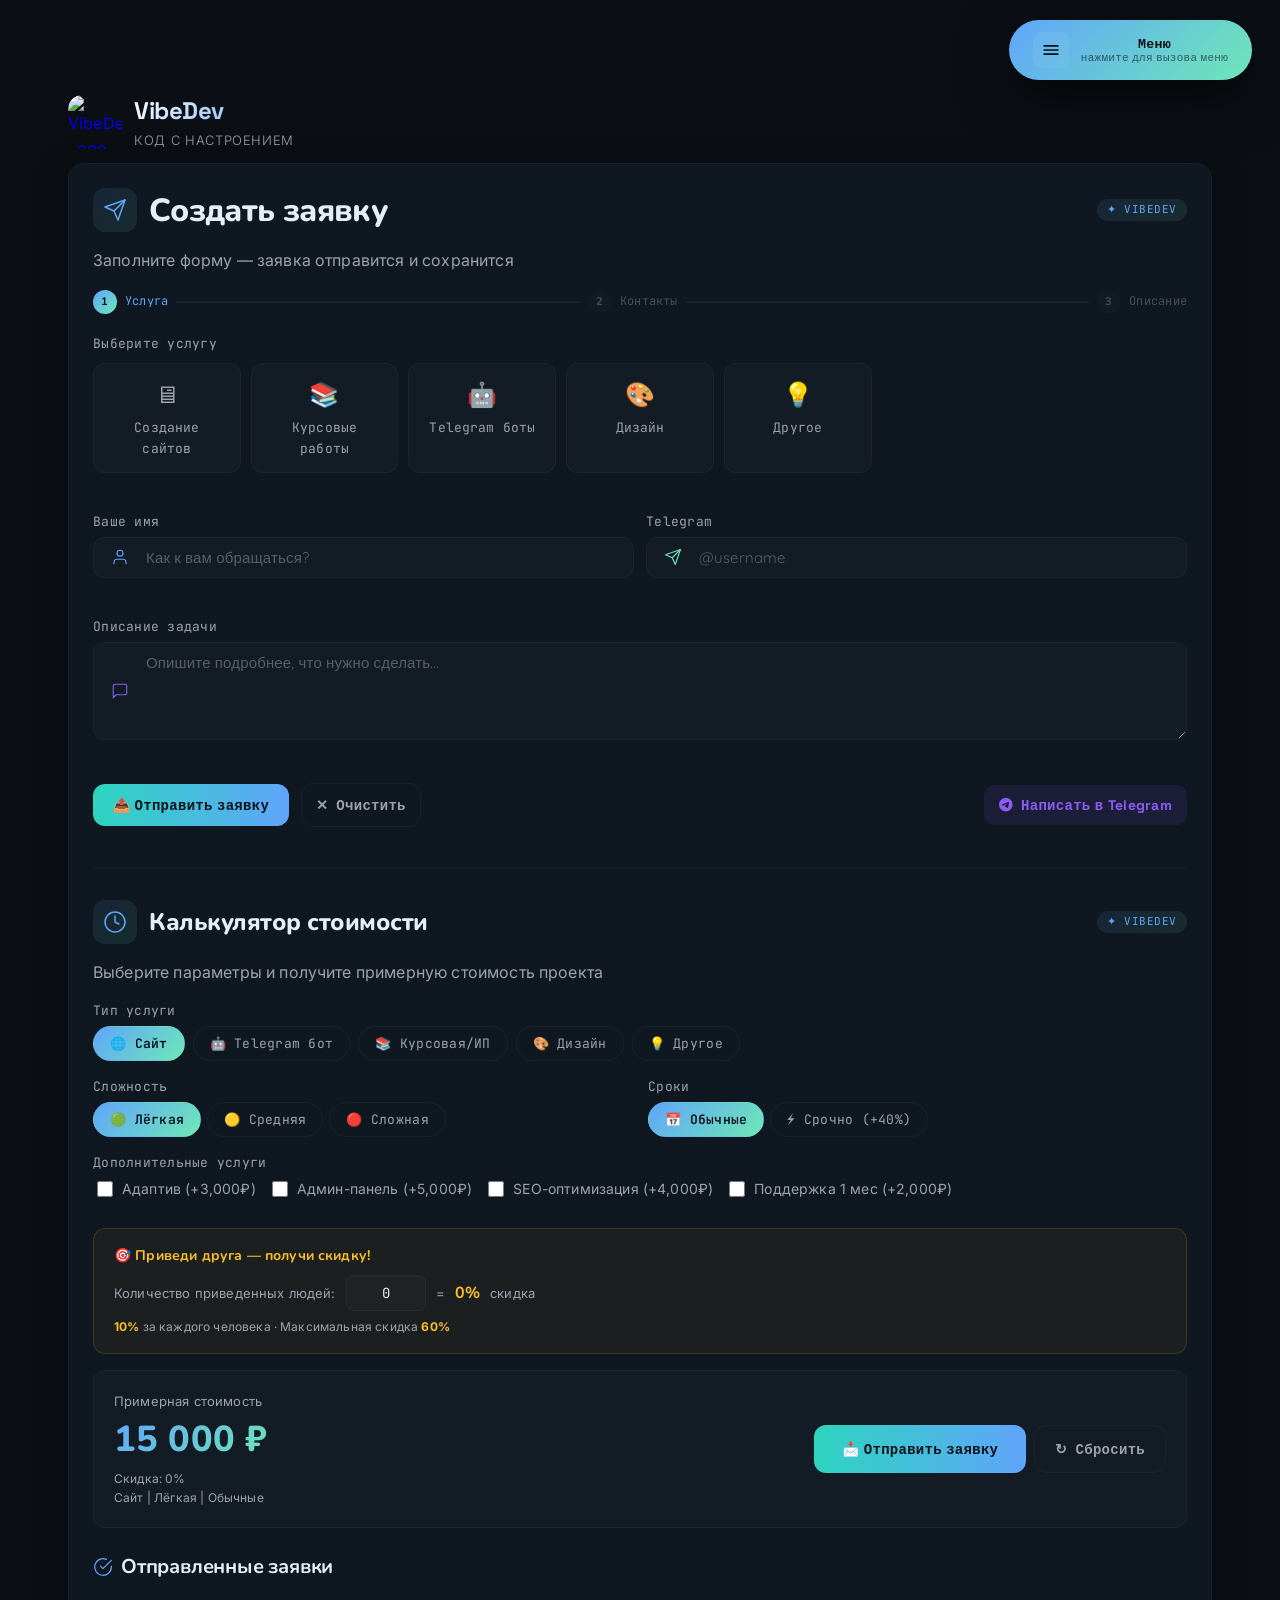
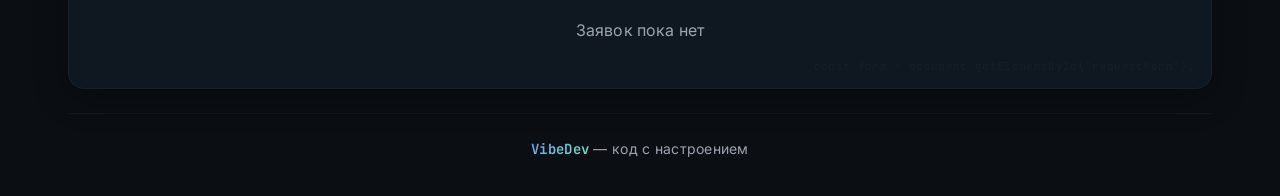
==== commit f9439b53: "1 1" ====
--- a/contact.html
+++ b/contact.html
@@ -4,36 +4,39 @@
   <meta charset="utf-8">
   <meta name="viewport" content="width=device-width,initial-scale=1">
   <title>Заявка — VibeDev</title>
-  <link href="https://fonts.googleapis.com/css2?family=Playfair+Display:wght@700;800;900&family=Inter:wght@300;400;500;600;700&family=Space+Grotesk:wght@400;500;600;700&display=swap" rel="stylesheet">
+  <link href="https://fonts.googleapis.com/css2?family=Quicksand:wght@300;400;500;600;700&family=Nunito:wght@300;400;600;700;800;900&family=JetBrains+Mono:wght@400;500;600&display=swap" rel="stylesheet">
   <link href="https://cdnjs.cloudflare.com/ajax/libs/font-awesome/6.4.0/css/all.min.css" rel="stylesheet">
   <link rel="stylesheet" href="assets/style.css">
   <style>
+    .code-bg { position: relative; overflow: hidden; }
+    .code-bg::before { content: 'const form = document.getElementById("requestForm");'; position: absolute; bottom: 12px; right: 16px; font-family: 'JetBrains Mono', monospace; font-size: 11px; color: rgba(255,255,255,0.03); letter-spacing: 0.03em; pointer-events: none; }
+
     .form-row{display:flex;gap:12px}
     @media(max-width:760px){ .form-row{flex-direction:column} }
-    .note-small{font-size:13px;color:var(--muted);display:block;margin-bottom:4px;font-weight:400;letter-spacing:0.02em;font-family:var(--font-accent)}
-    
-    .field-wrapper{display:flex;align-items:center;background:rgba(255,255,255,0.02);border-radius:10px;border:1px solid rgba(255,255,255,0.04);transition:var(--transition);overflow:hidden}
+    .note-small{font-size:13px;color:var(--muted);display:block;margin-bottom:4px;font-weight:400;letter-spacing:0.02em;font-family:'JetBrains Mono',monospace}
+    
+    .field-wrapper{display:flex;align-items:center;background:rgba(255,255,255,0.02);border-radius:12px;border:1px solid rgba(255,255,255,0.04);transition:var(--transition);overflow:hidden}
     .field-wrapper:focus-within{border-color:rgba(96,165,250,0.3);box-shadow:0 8px 30px rgba(96,165,250,0.08);transform:translateY(-2px)}
-    .field-wrapper .contact-icon{display:flex;align-items:center;justify-content:center;width:40px;height:40px;flex-shrink:0;margin:0 4px 0 8px;background:transparent}
-    .field-wrapper .contact-icon svg{width:20px;height:20px;stroke:var(--accent-2)}
+    .field-wrapper .contact-icon{display:flex;align-items:center;justify-content:center;width:36px;height:36px;flex-shrink:0;margin:0 4px 0 8px;background:transparent}
+    .field-wrapper .contact-icon svg{width:18px;height:18px;stroke:var(--accent-2)}
     .field-wrapper .contact-icon.purple svg{stroke:var(--accent-purple)}
     .field-wrapper .contact-icon.green svg{stroke:var(--accent)}
-    .field-wrapper .fancy-input,.field-wrapper .fancy-textarea{border:none;background:transparent;box-shadow:none;padding:12px 14px 12px 4px;width:100%;color:var(--text);outline:none;font-family:var(--font-body);font-weight:300;letter-spacing:0.01em;font-size:15px}
+    .field-wrapper .fancy-input,.field-wrapper .fancy-textarea{border:none;background:transparent;box-shadow:none;padding:10px 14px 10px 4px;width:100%;color:var(--text);outline:none;font-family:'Quicksand',sans-serif;font-weight:400;letter-spacing:0.01em;font-size:15px}
     .field-wrapper .fancy-input:focus,.field-wrapper .fancy-textarea:focus{transform:none;box-shadow:none}
     .field-wrapper .fancy-textarea{resize:vertical;min-height:80px}
-    .field-wrapper .fancy-input::placeholder,.field-wrapper .fancy-textarea::placeholder{font-weight:300;color:rgba(156,163,175,0.5)}
+    .field-wrapper .fancy-input::placeholder,.field-wrapper .fancy-textarea::placeholder{font-weight:400;color:rgba(156,163,175,0.5)}
 
     .contact-header{display:flex;align-items:center;gap:12px;margin-bottom:8px}
-    .contact-header h2{margin:0}
+    .contact-header h2{margin:0;font-family:'Nunito',sans-serif}
     .contact-header .header-icon{display:flex;align-items:center;justify-content:center;width:44px;height:44px;border-radius:12px;background:linear-gradient(135deg,rgba(96,165,250,0.1),rgba(110,231,183,0.1));flex-shrink:0}
 
     .form-progress{display:flex;gap:8px;margin-bottom:20px;align-items:center}
-    .form-progress .step{display:flex;align-items:center;gap:8px;font-size:12px;color:var(--muted);font-family:var(--font-accent);letter-spacing:0.02em;opacity:0.4;transition:var(--transition)}
+    .form-progress .step{display:flex;align-items:center;gap:8px;font-size:12px;color:var(--muted);font-family:'JetBrains Mono',monospace;letter-spacing:0.02em;opacity:0.4;transition:var(--transition)}
     .form-progress .step.active{opacity:1;color:var(--accent-2)}
     .form-progress .step.done{opacity:0.7;color:var(--accent)}
     .form-progress .step-line{flex:1;height:2px;background:rgba(255,255,255,0.05);border-radius:2px;position:relative;overflow:hidden}
     .form-progress .step-line .fill{height:100%;background:linear-gradient(90deg,var(--accent-2),var(--accent));border-radius:2px;transition:width 0.6s ease;width:0%}
-    .form-progress .step .step-num{display:inline-flex;align-items:center;justify-content:center;width:24px;height:24px;border-radius:50%;background:rgba(255,255,255,0.04);font-size:11px;font-weight:700;transition:var(--transition)}
+    .form-progress .step .step-num{display:inline-flex;align-items:center;justify-content:center;width:24px;height:24px;border-radius:50%;background:rgba(255,255,255,0.04);font-size:11px;font-weight:700;transition:var(--transition);font-family:'Nunito',sans-serif}
     .form-progress .step.active .step-num{background:linear-gradient(135deg,var(--accent-2),var(--accent));color:#041018}
     .form-progress .step.done .step-num{background:rgba(110,231,183,0.15);color:var(--accent)}
 
@@ -44,12 +47,12 @@
     .field-group:nth-child(4){animation-delay:0.4s}
     .field-group:nth-child(5){animation-delay:0.5s}
 
-    .smart-hint{font-size:12px;color:var(--muted);font-weight:300;margin-top:4px;padding-left:52px;opacity:0;transition:var(--transition);font-family:var(--font-body);letter-spacing:0.01em}
+    .smart-hint{font-size:12px;color:var(--muted);font-weight:400;margin-top:4px;padding-left:52px;opacity:0;transition:var(--transition);font-family:'Quicksand',sans-serif;letter-spacing:0.01em}
     .smart-hint.visible{opacity:0.6}
     .smart-hint.success{color:var(--accent);opacity:0.8}
 
     .service-options{display:grid;grid-template-columns:repeat(auto-fill,minmax(140px,1fr));gap:10px;margin-top:8px}
-    .service-option{padding:12px 16px;border-radius:10px;border:1px solid rgba(255,255,255,0.04);background:rgba(255,255,255,0.02);cursor:pointer;transition:var(--transition);text-align:center;font-size:13px;font-family:var(--font-accent);letter-spacing:0.01em;color:var(--muted)}
+    .service-option{padding:12px 16px;border-radius:12px;border:1px solid rgba(255,255,255,0.04);background:rgba(255,255,255,0.02);cursor:pointer;transition:var(--transition);text-align:center;font-size:13px;font-family:'JetBrains Mono',monospace;letter-spacing:0.01em;color:var(--muted)}
     .service-option:hover{border-color:rgba(96,165,250,0.2);background:rgba(255,255,255,0.04);transform:translateY(-2px)}
     .service-option.active{border-color:var(--accent-2);background:rgba(96,165,250,0.08);color:var(--text)}
     .service-option .opt-icon{display:block;font-size:24px;margin-bottom:4px}
@@ -58,29 +61,158 @@
     .submission-item:hover{transform:translateX(6px);border-color:rgba(96,165,250,0.15);background:rgba(255,255,255,0.03)}
     .submission-icon{flex-shrink:0;width:36px;height:36px;border-radius:8px;display:flex;align-items:center;justify-content:center;background:rgba(96,165,250,0.08);color:var(--accent-2)}
     .submission-content{flex:1;min-width:0}
-    .submission-content .submission-title{font-weight:600;color:var(--text);font-size:14px;font-family:var(--font-accent)}
-    .submission-content .submission-meta{font-size:12px;color:var(--muted);font-weight:300}
-    .submission-content .submission-text{margin-top:4px;font-size:13px;color:var(--muted);word-break:break-word;font-weight:300}
-
-    .calc-option{padding:8px 16px;border-radius:20px;border:1px solid var(--border);background:transparent;color:var(--muted);cursor:pointer;transition:var(--transition);font-family:var(--font-accent);font-size:13px;letter-spacing:0.02em}
+    .submission-content .submission-title{font-weight:700;color:var(--text);font-size:14px;font-family:'Nunito',sans-serif}
+    .submission-content .submission-meta{font-size:12px;color:var(--muted);font-weight:400;font-family:'JetBrains Mono',monospace}
+    .submission-content .submission-text{margin-top:4px;font-size:13px;color:var(--muted);word-break:break-word;font-weight:400}
+
+    .calc-option{padding:8px 16px;border-radius:20px;border:1px solid var(--border);background:transparent;color:var(--muted);cursor:pointer;transition:var(--transition);font-family:'JetBrains Mono',monospace;font-size:13px;letter-spacing:0.02em}
     .calc-option:hover{border-color:rgba(96,165,250,0.2);color:var(--text)}
     .calc-option.active{background:linear-gradient(135deg,var(--accent-2),var(--accent));color:#041018;border-color:transparent;font-weight:600}
     .calc-check{accent-color:var(--accent-2);width:16px;height:16px;cursor:pointer}
     
-    .vibedev-tag{display:inline-block;padding:2px 10px;border-radius:12px;background:linear-gradient(135deg,rgba(96,165,250,0.1),rgba(110,231,183,0.1));color:var(--accent-2);font-family:var(--font-accent);font-size:11px;letter-spacing:0.05em;text-transform:uppercase}
+    .vibedev-tag{display:inline-block;padding:2px 10px;border-radius:12px;background:linear-gradient(135deg,rgba(96,165,250,0.1),rgba(110,231,183,0.1));color:var(--accent-2);font-family:'JetBrains Mono',monospace;font-size:11px;letter-spacing:0.05em;text-transform:uppercase}
 
     .discount-section{background:rgba(251,191,36,0.05);border:1px solid rgba(251,191,36,0.15);border-radius:12px;padding:16px 20px;margin-top:12px}
-    .discount-section .discount-title{font-family:var(--font-accent);font-weight:600;font-size:14px;color:#fbbf24;display:flex;align-items:center;gap:8px}
+    .discount-section .discount-title{font-family:'Nunito',sans-serif;font-weight:700;font-size:14px;color:#fbbf24;display:flex;align-items:center;gap:8px}
     .discount-section .discount-input{display:flex;gap:10px;align-items:center;flex-wrap:wrap;margin-top:8px}
-    .discount-section .discount-input input{width:80px;padding:8px 12px;border-radius:8px;border:1px solid var(--border);background:rgba(255,255,255,0.02);color:var(--text);font-family:var(--font-accent);font-size:14px;text-align:center;outline:none;transition:var(--transition)}
+    .discount-section .discount-input input{width:80px;padding:8px 12px;border-radius:8px;border:1px solid var(--border);background:rgba(255,255,255,0.02);color:var(--text);font-family:'JetBrains Mono',monospace;font-size:14px;text-align:center;outline:none;transition:var(--transition)}
     .discount-section .discount-input input:focus{border-color:rgba(251,191,36,0.3);box-shadow:0 0 20px rgba(251,191,36,0.05)}
     .discount-section .discount-input input::-webkit-outer-spin-button,
     .discount-section .discount-input input::-webkit-inner-spin-button{-webkit-appearance:none}
     .discount-section .discount-input input[type=number]{-moz-appearance:textfield}
-    .discount-section .discount-input .discount-label{font-size:13px;color:var(--muted);font-weight:300}
-    .discount-section .discount-input .discount-result{font-family:var(--font-accent);font-weight:700;font-size:16px;color:#fbbf24}
-    .discount-section .discount-info{font-size:12px;color:var(--muted);font-weight:300;margin-top:6px}
+    .discount-section .discount-input .discount-label{font-size:13px;color:var(--muted);font-weight:400}
+    .discount-section .discount-input .discount-result{font-family:'Nunito',sans-serif;font-weight:700;font-size:16px;color:#fbbf24}
+    .discount-section .discount-info{font-size:12px;color:var(--muted);font-weight:400;margin-top:6px}
     .discount-section .discount-info strong{color:#fbbf24}
+
+    .logo-link { display: block; cursor: pointer; transition: var(--transition); }
+    .logo-link:hover { transform: scale(1.05); }
+
+    /* МОДАЛЬНОЕ ОКНО */
+    .modal-overlay {
+      position: fixed;
+      inset: 0;
+      z-index: 1000;
+      display: none;
+      align-items: center;
+      justify-content: center;
+      background: rgba(0,0,0,0.7);
+      backdrop-filter: blur(12px);
+      -webkit-backdrop-filter: blur(12px);
+      animation: modalFadeIn 0.3s ease;
+      padding: 20px;
+    }
+    .modal-overlay.open {
+      display: flex;
+    }
+    @keyframes modalFadeIn {
+      from { opacity: 0; }
+      to { opacity: 1; }
+    }
+    @keyframes modalSlideUp {
+      from { transform: translateY(40px) scale(0.95); opacity: 0; }
+      to { transform: translateY(0) scale(1); opacity: 1; }
+    }
+    .modal-content {
+      background: var(--panel);
+      border-radius: 20px;
+      padding: 40px 36px;
+      max-width: 480px;
+      width: 100%;
+      border: 1px solid var(--border);
+      box-shadow: 0 24px 80px rgba(0,0,0,0.6);
+      text-align: center;
+      animation: modalSlideUp 0.4s ease;
+      position: relative;
+    }
+    .modal-content .modal-icon {
+      font-size: 64px;
+      margin-bottom: 16px;
+      display: block;
+    }
+    .modal-content .modal-title {
+      font-family: 'Nunito', sans-serif;
+      font-size: 24px;
+      font-weight: 800;
+      color: var(--text);
+      margin-bottom: 8px;
+    }
+    .modal-content .modal-subtitle {
+      font-size: 15px;
+      color: var(--muted);
+      font-weight: 400;
+      line-height: 1.7;
+      margin-bottom: 24px;
+    }
+    .modal-content .modal-subtitle strong {
+      color: var(--text);
+    }
+    .modal-content .modal-buttons {
+      display: flex;
+      gap: 12px;
+      flex-wrap: wrap;
+      justify-content: center;
+    }
+    .modal-content .modal-buttons .modal-btn {
+      padding: 12px 28px;
+      border-radius: 12px;
+      border: none;
+      font-family: 'JetBrains Mono', monospace;
+      font-weight: 600;
+      font-size: 14px;
+      cursor: pointer;
+      transition: var(--transition);
+      text-decoration: none;
+      display: inline-flex;
+      align-items: center;
+      gap: 8px;
+    }
+    .modal-content .modal-buttons .modal-btn-primary {
+      background: linear-gradient(135deg, var(--accent-2), var(--accent));
+      color: #041018;
+    }
+    .modal-content .modal-buttons .modal-btn-primary:hover {
+      transform: translateY(-3px);
+      box-shadow: 0 12px 36px rgba(96,165,250,0.3);
+    }
+    .modal-content .modal-buttons .modal-btn-secondary {
+      background: rgba(255,255,255,0.06);
+      color: var(--muted);
+      border: 1px solid var(--border);
+    }
+    .modal-content .modal-buttons .modal-btn-secondary:hover {
+      background: rgba(255,255,255,0.1);
+      color: var(--text);
+      transform: translateY(-3px);
+    }
+    .modal-content .modal-buttons .modal-btn-telegram {
+      background: rgba(139,92,246,0.15);
+      color: var(--accent-purple);
+      border: 1px solid rgba(139,92,246,0.2);
+    }
+    .modal-content .modal-buttons .modal-btn-telegram:hover {
+      background: rgba(139,92,246,0.25);
+      transform: translateY(-3px);
+      box-shadow: 0 12px 36px rgba(139,92,246,0.15);
+    }
+    .modal-content .modal-divider {
+      display: flex;
+      align-items: center;
+      gap: 12px;
+      margin: 16px 0;
+      color: var(--muted);
+      font-size: 12px;
+      font-weight: 300;
+      font-family: 'JetBrains Mono', monospace;
+      letter-spacing: 0.05em;
+    }
+    .modal-content .modal-divider::before,
+    .modal-content .modal-divider::after {
+      content: '';
+      flex: 1;
+      height: 1px;
+      background: var(--border);
+    }
   </style>
 </head>
 <body>
@@ -93,48 +225,48 @@
 
   <button id="menuBtnC" class="menu-button" aria-label="Меню">
     <span style="display:inline-flex;align-items:center;justify-content:center;width:36px;height:36px;border-radius:8px;background:rgba(255,255,255,0.06)">
-      <svg viewBox="0 0 24 24" width="20" height="20" fill="#041018" xmlns="http://www.w3.org/2000/svg"><path d="M3 6h18v2H3zM3 11h18v2H3zM3 16h18v2H3z"/></svg>
+      <svg viewBox="0 0 24 24" width="20" height="20" fill="#041018"><path d="M3 6h18v2H3zM3 11h18v2H3zM3 16h18v2H3z"/></svg>
     </span>
     <span class="menu-caption"><span class="menu-title">Меню</span><span class="menu-hint">нажмите для вызова меню</span></span>
   </button>
 
   <div id="menuOverlayC" class="bubble-overlay" aria-hidden="true">
     <div class="bubble-panel" role="menu">
-      <a class="bubble-item" href="index.html">
-        <div class="bubble-icon"><svg viewBox="0 0 24 24" width="32" height="32" fill="currentColor"><path d="M3 13h8V3H3v10zm0 8h8v-6H3v6zm10 0h8V11h-8v10zm0-18v6h8V3h-8z"/></svg></div>
-        <span>Главная</span>
-      </a>
-      <a class="bubble-item" href="services.html">
-        <div class="bubble-icon"><svg viewBox="0 0 24 24" width="32" height="32" fill="currentColor"><path d="M19.14 12.94a7.07 7.07 0 0 0 0-1.88l2.03-1.58a.49.49 0 0 0 .12-.61l-1.92-3.32a.488.488 0 0 0-.59-.22l-2.39.96a7.04 7.04 0 0 0-1.62-.94l-.36-2.54a.484.484 0 0 0-.48-.41h-3.84a.49.49 0 0 0-.48.41l-.36 2.54c-.59.24-1.13.57-1.62.94l-2.39-.96a.488.488 0 0 0-.59.22L2.74 8.87a.49.49 0 0 0 .12.61l2.03 1.58a7.07 7.07 0 0 0 0 1.88l-2.03 1.58a.49.49 0 0 0-.12.61l1.92 3.32c.12.22.37.29.59.22l2.39-.96c.49.37 1.03.7 1.62.94l.36 2.54c.05.24.26.41.48.41h3.84c.22 0 .43-.17.48-.41l.36-2.54c.59-.24 1.13-.57 1.62-.94l2.39.96c.22.08.47 0 .59-.22l1.92-3.32a.49.49 0 0 0-.12-.61l-2.03-1.58zM12 15.6A3.6 3.6 0 1 1 15.6 12 3.6 3.6 0 0 1 12 15.6z"/></svg></div>
-        <span>Услуги</span>
-      </a>
-      <a class="bubble-item" href="contact.html">
-        <div class="bubble-icon"><svg viewBox="0 0 24 24" width="32" height="32" fill="currentColor"><path d="M20 4H4c-1.1 0-2 .9-2 2v12c0 1.1.9 2 2 2h16c1.1 0 2-.9 2-2V6c0-1.1-.9-2-2-2zm0 4l-8 5-8-5V6l8 5 8-5v2z"/></svg></div>
-        <span>Заявка</span>
-      </a>
-      <a class="bubble-item" href="reviews.html">
-        <div class="bubble-icon"><svg viewBox="0 0 24 24" width="32" height="32" fill="currentColor"><path d="M12 17.27L18.18 21l-1.64-7.03L22 9.24l-7.19-.61L12 2 9.19 8.63 2 9.24l5.46 4.73L5.82 21z"/></svg></div>
-        <span>Отзывы</span>
-      </a>
-      <a class="bubble-item" href="faq.html">
-        <div class="bubble-icon"><svg viewBox="0 0 24 24" width="32" height="32" fill="currentColor"><circle cx="12" cy="12" r="10"/><path d="M9.09 9a3 3 0 0 1 5.83 1c0 2-3 3-3 3"/><line x1="12" y1="17" x2="12.01" y2="17"/></svg></div>
-        <span>FAQ</span>
-      </a>
+      <a class="bubble-item" href="index.html"><div class="bubble-icon"><svg viewBox="0 0 24 24" width="32" height="32" fill="currentColor"><path d="M3 13h8V3H3v10zm0 8h8v-6H3v6zm10 0h8V11h-8v10zm0-18v6h8V3h-8z"/></svg></div><span>Главная</span></a>
+      <a class="bubble-item" href="services.html"><div class="bubble-icon"><svg viewBox="0 0 24 24" width="32" height="32" fill="currentColor"><path d="M19.14 12.94a7.07 7.07 0 0 0 0-1.88l2.03-1.58a.49.49 0 0 0 .12-.61l-1.92-3.32a.488.488 0 0 0-.59-.22l-2.39.96a7.04 7.04 0 0 0-1.62-.94l-.36-2.54a.484.484 0 0 0-.48-.41h-3.84a.49.49 0 0 0-.48.41l-.36 2.54c-.59.24-1.13.57-1.62.94l-2.39-.96a.488.488 0 0 0-.59.22L2.74 8.87a.49.49 0 0 0 .12.61l2.03 1.58a7.07 7.07 0 0 0 0 1.88l-2.03 1.58a.49.49 0 0 0-.12.61l1.92 3.32c.12.22.37.29.59.22l2.39-.96c.49.37 1.03.7 1.62.94l.36 2.54c.05.24.26.41.48.41h3.84c.22 0 .43-.17.48-.41l.36-2.54c.59-.24 1.13-.57 1.62-.94l2.39.96c.22.08.47 0 .59-.22l1.92-3.32a.49.49 0 0 0-.12-.61l-2.03-1.58zM12 15.6A3.6 3.6 0 1 1 15.6 12 3.6 3.6 0 0 1 12 15.6z"/></svg></div><span>Услуги</span></a>
+      <a class="bubble-item" href="contact.html"><div class="bubble-icon"><svg viewBox="0 0 24 24" width="32" height="32" fill="currentColor"><path d="M20 4H4c-1.1 0-2 .9-2 2v12c0 1.1.9 2 2 2h16c1.1 0 2-.9 2-2V6c0-1.1-.9-2-2-2zm0 4l-8 5-8-5V6l8 5 8-5v2z"/></svg></div><span>Заявка</span></a>
+      <a class="bubble-item" href="reviews.html"><div class="bubble-icon"><svg viewBox="0 0 24 24" width="32" height="32" fill="currentColor"><path d="M12 17.27L18.18 21l-1.64-7.03L22 9.24l-7.19-.61L12 2 9.19 8.63 2 9.24l5.46 4.73L5.82 21z"/></svg></div><span>Отзывы</span></a>
+      <a class="bubble-item" href="faq.html"><div class="bubble-icon"><svg viewBox="0 0 24 24" width="32" height="32" fill="currentColor"><circle cx="12" cy="12" r="10"/><path d="M9.09 9a3 3 0 0 1 5.83 1c0 2-3 3-3 3"/><line x1="12" y1="17" x2="12.01" y2="17"/></svg></div><span>FAQ</span></a>
+    </div>
+  </div>
+
+  <!-- МОДАЛЬНОЕ ОКНО -->
+  <div class="modal-overlay" id="successModal">
+    <div class="modal-content">
+      <span class="modal-icon">🎉</span>
+      <div class="modal-title">Ваша заявка отправлена!</div>
+      <div class="modal-subtitle">
+        Ожидайте ответа в мессенджере. <strong>Менеджер скоро вам напишет.</strong><br>
+        Либо если вопрос срочный — напишите сами:
+      </div>
+      <div class="modal-buttons">
+        <a href="https://t.me/uc3rnam3" target="_blank" class="modal-btn modal-btn-telegram">
+          <i class="fab fa-telegram"></i> Написать в Telegram
+        </a>
+        <button class="modal-btn modal-btn-secondary" id="modalCloseBtn">Закрыть</button>
+      </div>
+      <div class="modal-divider">✦ VibeDev</div>
     </div>
   </div>
 
   <div class="container" id="pageContainer">
     <header>
       <div class="brand">
-        <span class="logo" aria-hidden="true">
-          <svg viewBox="0 0 64 64" xmlns="http://www.w3.org/2000/svg" aria-hidden="true">
-            <defs><linearGradient id="lg" x1="0" x2="1"><stop offset="0%" stop-color="#60a5fa"/><stop offset="100%" stop-color="#2dd4bf"/></linearGradient></defs>
-            <rect x="6" y="6" width="52" height="52" rx="10" fill="url(#lg)"/>
-            <path d="M22 42v-8h8v8h-8zM36 20h8v24h-8V20z" fill="#041018"/>
-            <circle cx="32" cy="32" r="4" fill="#041018" opacity="0.3"/>
-            <text x="16" y="42" font-family="'Space Grotesk',monospace" font-weight="800" font-size="18" fill="#041018">V</text>
-          </svg>
-        </span>
+        <a href="index.html" class="logo-link" aria-label="VibeDev - На главную">
+          <span class="logo" aria-hidden="true">
+            <img src="https://i.imgur.com/xmI3lVV.jpeg" alt="VibeDev Logo" style="width:54px;height:54px;border-radius:14px;object-fit:cover;display:block;">
+          </span>
+        </a>
         <div>
           <div class="brand-name">VibeDev</div>
           <div class="brand-sub">Код с настроением</div>
@@ -143,7 +275,7 @@
     </header>
 
     <main>
-      <section class="card">
+      <section class="card code-bg">
         <div class="contact-header">
           <div class="header-icon">
             <svg width="24" height="24" viewBox="0 0 24 24" fill="none" stroke="var(--accent-2)" stroke-width="1.5" stroke-linecap="round" stroke-linejoin="round">
@@ -154,7 +286,7 @@
           <h2>Создать заявку</h2>
           <span class="vibedev-tag" style="margin-left:auto">✦ VibeDev</span>
         </div>
-        <p style="font-weight:300;letter-spacing:0.01em;color:var(--muted)">Заполните форму — заявка отправится в Telegram и сохранится локально</p>
+        <p style="font-weight:400;letter-spacing:0.01em;color:var(--muted)">Заполните форму — заявка отправится и сохранится</p>
 
         <div class="form-progress" id="formProgress">
           <div class="step active" data-step="1"><span class="step-num">1</span><span>Услуга</span></div>
@@ -225,7 +357,7 @@
             <h2 style="font-size:24px">Калькулятор стоимости</h2>
             <span class="vibedev-tag" style="margin-left:auto">✦ VibeDev</span>
           </div>
-          <p style="font-weight:300;letter-spacing:0.01em;color:var(--muted);margin-bottom:16px">Выберите параметры и получите примерную стоимость проекта</p>
+          <p style="font-weight:400;letter-spacing:0.01em;color:var(--muted);margin-bottom:16px">Выберите параметры и получите примерную стоимость проекта</p>
 
           <div id="calculator" style="display:grid;grid-template-columns:1fr 1fr;gap:16px">
             <div style="grid-column:1/-1">
@@ -256,15 +388,11 @@
               </div>
             </div>
 
-            <!-- Дополнительные услуги (динамические) -->
             <div style="grid-column:1/-1" id="extrasContainer">
               <label class="note-small">Дополнительные услуги</label>
-              <div id="extrasList" style="display:flex;gap:12px;flex-wrap:wrap;margin-top:4px">
-                <!-- Заполняется через JS -->
-              </div>
-            </div>
-
-            <!-- СКИДКА -->
+              <div id="extrasList" style="display:flex;gap:12px;flex-wrap:wrap;margin-top:4px"></div>
+            </div>
+
             <div style="grid-column:1/-1">
               <div class="discount-section">
                 <div class="discount-title">🎯 Приведи друга — получи скидку!</div>
@@ -281,13 +409,12 @@
               </div>
             </div>
 
-            <!-- Результат -->
             <div style="grid-column:1/-1;background:rgba(255,255,255,0.02);border-radius:12px;padding:20px;border:1px solid var(--border);display:flex;align-items:center;justify-content:space-between;flex-wrap:wrap;gap:12px">
               <div>
-                <div style="font-size:13px;color:var(--muted);font-weight:300">Примерная стоимость</div>
-                <div style="font-family:var(--font-heading);font-size:36px;font-weight:800;background:linear-gradient(135deg,var(--accent-2),var(--accent));-webkit-background-clip:text;-webkit-text-fill-color:transparent;background-clip:text" id="totalPrice">15 000 ₽</div>
-                <div style="font-size:12px;color:var(--muted);font-weight:300" id="discountInfo">Скидка: 0%</div>
-                <div style="font-size:12px;color:var(--muted);font-weight:300" id="calcDetails"></div>
+                <div style="font-size:13px;color:var(--muted);font-weight:400">Примерная стоимость</div>
+                <div style="font-family:'Nunito',sans-serif;font-size:36px;font-weight:800;background:linear-gradient(135deg,var(--accent-2),var(--accent));-webkit-background-clip:text;-webkit-text-fill-color:transparent;background-clip:text" id="totalPrice">15 000 ₽</div>
+                <div style="font-size:12px;color:var(--muted);font-weight:400" id="discountInfo">Скидка: 0%</div>
+                <div style="font-size:12px;color:var(--muted);font-weight:400" id="calcDetails"></div>
               </div>
               <div style="display:flex;gap:8px;flex-wrap:wrap">
                 <button class="order-btn" id="calcOrderBtn" style="padding:14px 28px"><span>📩 Отправить заявку</span></button>
@@ -298,21 +425,21 @@
         </div>
 
         <div style="margin-top:28px">
-          <h3 style="display:flex;align-items:center;gap:8px;font-size:20px">
+          <h3 style="display:flex;align-items:center;gap:8px;font-size:20px;font-family:'Nunito',sans-serif">
             <svg width="20" height="20" viewBox="0 0 24 24" fill="none" stroke="var(--accent-2)" stroke-width="1.5" stroke-linecap="round" stroke-linejoin="round">
               <path d="M22 11.08V12a10 10 0 1 1-5.93-9.14"/>
               <polyline points="22 4 12 14.01 9 11.01"/>
             </svg>
             Отправленные заявки
-            <span style="font-size:13px;font-weight:300;color:var(--muted);font-family:var(--font-body)" id="submissionCount"></span>
+            <span style="font-size:13px;font-weight:400;color:var(--muted);font-family:'Quicksand',sans-serif" id="submissionCount"></span>
           </h3>
           <div id="submissions" class="submissions"></div>
         </div>
       </section>
     </main>
 
-    <footer style="margin-top:24px;text-align:center;color:var(--muted);font-size:14px;border-top:1px solid var(--border);padding-top:24px;font-weight:300;letter-spacing:0.02em">
-      <span style="font-family:var(--font-accent);font-weight:600;background:linear-gradient(135deg,var(--accent-2),var(--accent));-webkit-background-clip:text;-webkit-text-fill-color:transparent">VibeDev</span> — код с настроением
+    <footer style="margin-top:24px;text-align:center;color:var(--muted);font-size:14px;border-top:1px solid var(--border);padding-top:24px;font-weight:400;letter-spacing:0.02em">
+      <span style="font-family:'JetBrains Mono',monospace;font-weight:600;background:linear-gradient(135deg,var(--accent-2),var(--accent));-webkit-background-clip:text;-webkit-text-fill-color:transparent">VibeDev</span> — код с настроением
     </footer>
   </div>
 
@@ -325,6 +452,28 @@
     menuBtnC.addEventListener('click', ()=>{ const open = menuOverlayC.classList.toggle('open'); menuOverlayC.setAttribute('aria-hidden', !open); pageContainer.classList.toggle('blurred', open); });
     menuOverlayC.addEventListener('click', (e)=>{ if(e.target === menuOverlayC){ menuOverlayC.classList.remove('open'); menuOverlayC.setAttribute('aria-hidden','true'); pageContainer.classList.remove('blurred'); }});
 }
+
+// Модальное окно
+const successModal = document.getElementById('successModal');
+const modalCloseBtn = document.getElementById('modalCloseBtn');
+
+function openModal() {
+  successModal.classList.add('open');
+  document.body.style.overflow = 'hidden';
+}
+
+function closeModal() {
+  successModal.classList.remove('open');
+  document.body.style.overflow = '';
+}
+
+modalCloseBtn.addEventListener('click', closeModal);
+successModal.addEventListener('click', (e) => {
+  if (e.target === successModal) closeModal();
+});
+document.addEventListener('keydown', (e) => {
+  if (e.key === 'Escape' && successModal.classList.contains('open')) closeModal();
+});
 
 // Умная форма
 const serviceOptions = document.querySelectorAll('.service-option');
@@ -403,7 +552,7 @@
   node.innerHTML='';
   const arr=loadSubmissions();
   count.textContent = arr.length ? '('+arr.length+')' : '';
-  if(arr.length===0){ node.innerHTML='<div style="color:var(--muted);text-align:center;padding:20px;font-weight:300">Заявок пока нет</div>'; return; }
+  if(arr.length===0){ node.innerHTML='<div style="color:var(--muted);text-align:center;padding:20px;font-weight:400">Заявок пока нет</div>'; return; }
   for(const s of arr){
     const el=document.createElement('div');
     el.className='submission-item';
@@ -423,11 +572,8 @@
 let selectedService = { price: 15000, value: 'site', label: 'Сайт' };
 let selectedComplexity = { multiplier: 1, label: 'Лёгкая' };
 let selectedUrgency = { multiplier: 1, label: 'Обычные' };
-let extras = 0;
 let currentDiscount = 0;
-let selectedExtrasList = [];
-
-// Дополнительные услуги
+
 const extrasData = {
     site: [
         { id: 'adaptive', label: 'Адаптив', price: 3000 },
@@ -461,13 +607,12 @@
     const container = document.getElementById('extrasList');
     container.innerHTML = '';
     selectedExtras = {};
-    selectedExtrasList = [];
     
     const serviceValue = document.querySelector('.calc-option.active[data-price]')?.dataset.value || 'site';
     const extras = extrasData[serviceValue] || [];
     
     if (extras.length === 0) {
-        container.innerHTML = '<span style="color:var(--muted);font-size:13px;font-weight:300">Нет дополнительных услуг для этого типа</span>';
+        container.innerHTML = '<span style="color:var(--muted);font-size:13px;font-weight:400">Нет дополнительных услуг для этого типа</span>';
         return;
     }
     
@@ -523,7 +668,6 @@
     let basePrice = selectedService.price || 15000;
     let total = basePrice * (selectedComplexity.multiplier || 1) * (selectedUrgency.multiplier || 1);
     
-    // Дополнительные услуги (проценты и фиксированная цена)
     let extraTotal = 0;
     let extraPercent = 0;
     let extrasDetails = [];
@@ -539,11 +683,9 @@
         }
     }
     
-    // Применяем процентные надбавки к базовой цене
     total = total * (1 + extraPercent / 100);
     total += extraTotal;
     
-    // Скидка
     let people = parseInt(discountPeople.value) || 0;
     if (people < 0) people = 0;
     if (people > 6) people = 6;
@@ -552,13 +694,11 @@
     currentDiscount = Math.min(people * 10, 60);
     discountDisplay.textContent = currentDiscount + '%';
     
-    // Применяем скидку
     const finalTotal = total * (1 - currentDiscount / 100);
     
     totalPriceEl.textContent = Math.round(finalTotal).toLocaleString('ru-RU') + ' ₽';
     discountInfo.textContent = currentDiscount > 0 ? 'Скидка: ' + currentDiscount + '%' : 'Скидка: 0%';
     
-    // Детали для отправки
     let details = selectedService.label + ' | ' + selectedComplexity.label + ' | ' + selectedUrgency.label;
     if (extrasDetails.length > 0) {
         details += ' | Доп: ' + extrasDetails.join(', ');
@@ -569,7 +709,6 @@
     calcDetails.textContent = details;
 }
 
-// Обработчики калькулятора
 calcOptions.forEach(opt => {
     opt.addEventListener('click', function() {
         const parent = this.closest('div');
@@ -599,7 +738,6 @@
     });
 });
 
-// Скидка
 discountPeople.addEventListener('input', function() {
     let val = parseInt(this.value) || 0;
     if (val < 0) val = 0;
@@ -608,7 +746,6 @@
     updatePrice();
 });
 
-// Сброс калькулятора
 document.getElementById('calcResetBtn')?.addEventListener('click', function() {
     document.querySelectorAll('.calc-option').forEach(opt => opt.classList.remove('active'));
     document.querySelectorAll('.calc-option[data-value="site"]').forEach(opt => opt.classList.add('active'));
@@ -628,7 +765,6 @@
     setTimeout(() => { this.style.transform = 'rotate(0deg)'; }, 500);
 });
 
-// Кнопка "Отправить заявку" из калькулятора
 document.getElementById('calcOrderBtn')?.addEventListener('click', function() {
     const total = totalPriceEl.textContent;
     const serviceName = selectedService.label || 'Сайт';
@@ -638,15 +774,10 @@
     const extrasList = getSelectedExtrasList().join(', ') || 'Нет';
     const people = parseInt(discountPeople.value) || 0;
     
-    // Заполняем форму данными из калькулятора
     const serviceInput = document.getElementById('service');
     const msgInput = document.getElementById('msg');
-    const nameInput = document.getElementById('name');
-    const contactInput = document.getElementById('contact');
-    
-    // Если форма не заполнена, подставляем данные
+    
     if (!serviceInput.value) {
-        // Находим и активируем соответствующий option
         const serviceNameClean = serviceName.replace(/[🌐🤖📚🎨💡]\s*/, '').trim();
         serviceOptions.forEach(opt => {
             if (opt.dataset.service.includes(serviceNameClean) || serviceNameClean.includes(opt.dataset.service)) {
@@ -655,7 +786,6 @@
         });
     }
     
-    // Добавляем детали калькулятора в описание
     let calcText = '';
     if (msgInput.value) {
         calcText = msgInput.value + '\n\n--- Данные из калькулятора ---\n';
@@ -678,10 +808,8 @@
     }
     msgInput.value = calcText;
     
-    // Прокручиваем к форме
     document.getElementById('requestForm').scrollIntoView({ behavior: 'smooth', block: 'center' });
     
-    // Подсвечиваем поля
     const fields = ['service', 'name', 'contact', 'msg'];
     fields.forEach(id => {
         const el = document.getElementById(id);
@@ -691,13 +819,11 @@
         }
     });
     
-    // Обновляем подсказки
     serviceHint.textContent = '✅ Данные из калькулятора добавлены!';
     serviceHint.className = 'smart-hint visible success';
     msgHint.textContent = '✅ Данные калькулятора добавлены в описание!';
     msgHint.className = 'smart-hint visible success';
     
-    // Активируем кнопку отправки
     const sendBtn = document.getElementById('sendBtn');
     sendBtn.style.transform = 'scale(1.05)';
     sendBtn.style.boxShadow = '0 0 30px rgba(96,165,250,0.3)';
@@ -720,45 +846,112 @@
   updateExtras();
   updatePrice();
 
+  // ✅ ВАША ССЫЛКА НА GOOGLE SHEETS
+  const SCRIPT_URL = 'https://script.google.com/macros/s/AKfycbxoz9-oA_2FSERfVOn0WvRq8lRid77_sMM4rBQNNVPAo0D_Q-ZDXpNbWbc0agB4VOYB/exec';
+
   const form=document.getElementById('requestForm');
-  form.addEventListener('submit',(e)=>{ 
+  form.addEventListener('submit', async (e)=>{ 
     e.preventDefault();
-    if(!serviceInput.value) { serviceHint.textContent = '⚠️ Выберите услугу!'; serviceHint.className = 'smart-hint visible'; return; }
-    if(nameInput.value.length < 2) { nameHint.textContent = '⚠️ Введите имя!'; nameHint.className = 'smart-hint visible'; return; }
-    if(!contactInput.value.startsWith('@') || contactInput.value.length < 3) { contactHint.textContent = '⚠️ Укажите Telegram!'; contactHint.className = 'smart-hint visible'; return; }
-    if(msgInput.value.length < 10) { msgHint.textContent = '⚠️ Опишите задачу подробнее!'; msgHint.className = 'smart-hint visible'; return; }
-    const service=serviceInput.value.trim();
-    const name=nameInput.value.trim();
-    const contact=contactInput.value.trim();
-    const msg=msgInput.value.trim();
-    const now=new Date();
-    const ts=now.toLocaleString('ru-RU',{dateStyle:'short',timeStyle:'short'});
-    const discount = currentDiscount || 0;
-    const people = parseInt(discountPeople.value) || 0;
+    
+    // Валидация
+    if(!serviceInput.value) { 
+      serviceHint.textContent = '⚠️ Выберите услугу!'; 
+      serviceHint.className = 'smart-hint visible'; 
+      return; 
+    }
+    if(nameInput.value.length < 2) { 
+      nameHint.textContent = '⚠️ Введите имя!'; 
+      nameHint.className = 'smart-hint visible'; 
+      return; 
+    }
+    if(!contactInput.value.startsWith('@') || contactInput.value.length < 3) { 
+      contactHint.textContent = '⚠️ Укажите Telegram!'; 
+      contactHint.className = 'smart-hint visible'; 
+      return; 
+    }
+    if(msgInput.value.length < 10) { 
+      msgHint.textContent = '⚠️ Опишите задачу подробнее!'; 
+      msgHint.className = 'smart-hint visible'; 
+      return; 
+    }
+
+    // Собираем данные
+    const service = serviceInput.value.trim();
+    const name = nameInput.value.trim();
+    const contact = contactInput.value.trim();
+    const message = msgInput.value.trim();
     const calcData = calcDetails.textContent || '';
-    
-    let text = '📩 *Новая заявка VibeDev*\n';
-    text += '🕒 ' + ts + '\n';
-    text += '────────────\n';
-    text += '👤 ' + name + '\n';
-    text += '✉️ ' + contact + '\n';
-    text += '🔧 Услуга: ' + service + '\n';
-    if (calcData) {
-        text += '📊 Калькулятор: ' + calcData + '\n';
-    }
-    if (discount > 0) {
-        text += '🎯 Скидка: ' + discount + '% (приведено ' + people + ' чел.)\n';
-    }
-    text += '────────────\n\n';
-    text += '📝 ' + msg + '\n\n';
-    text += 'Источник: VibeDev';
-    
-    saveSubmission({service,name,contact,msg,ts});
-    renderSubmissions();
-    window.open('https://t.me/uc3rnam3?text='+encodeURIComponent(text),'_blank');
-    updateProgress();
+    const discountValue = currentDiscount || 0;
+
+    // Показываем загрузку на кнопке
+    const sendBtn = document.getElementById('sendBtn');
+    const originalText = sendBtn.innerHTML;
+    sendBtn.innerHTML = '<span>⏳ Отправка...</span>';
+    sendBtn.disabled = true;
+
+    try {
+      // Отправляем в Google Sheets
+      const formData = new URLSearchParams();
+      formData.append('name', name);
+      formData.append('contact', contact);
+      formData.append('service', service);
+      formData.append('message', message);
+      formData.append('calc_details', calcData);
+      formData.append('discount', discountValue.toString());
+
+      await fetch(SCRIPT_URL, {
+        method: 'POST',
+        mode: 'no-cors',
+        headers: {
+          'Content-Type': 'application/x-www-form-urlencoded'
+        },
+        body: formData
+      });
+
+      // Сохраняем локально для отображения
+      const now = new Date();
+      const ts = now.toLocaleString('ru-RU', {dateStyle:'short', timeStyle:'short'});
+      saveSubmission({service, name, contact, msg: message, ts});
+      renderSubmissions();
+      
+      // ✅ ОТКРЫВАЕМ МОДАЛЬНОЕ ОКНО
+      openModal();
+      
+      // Очищаем форму
+      form.reset();
+      serviceOptions.forEach(o => o.classList.remove('active'));
+      serviceInput.value = '';
+      
+      // Обновляем подсказки
+      serviceHint.textContent = '✅ Заявка отправлена!';
+      serviceHint.className = 'smart-hint visible success';
+      nameHint.textContent = '✅ Отлично!';
+      nameHint.className = 'smart-hint visible success';
+      contactHint.textContent = '✅ Отлично!';
+      contactHint.className = 'smart-hint visible success';
+      msgHint.textContent = '✅ Отправлено!';
+      msgHint.className = 'smart-hint visible success';
+      
+      updateProgress();
+
+    } catch (error) {
+      console.error('Ошибка:', error);
+      sendBtn.innerHTML = '<span>❌ Ошибка</span>';
+      setTimeout(() => {
+        sendBtn.innerHTML = originalText;
+        sendBtn.disabled = false;
+      }, 3000);
+    }
+
+    // Восстанавливаем кнопку
+    setTimeout(() => {
+      sendBtn.innerHTML = originalText;
+      sendBtn.disabled = false;
+      sendBtn.style.background = '';
+    }, 5000);
   });
 
+  // Reset button
   const resetBtn = document.getElementById('resetBtn');
   resetBtn.addEventListener('click',()=>{ 
     resetBtn.style.transform = 'scale(0.9)';
@@ -782,4 +975,4 @@
 });
 </script>
 </body>
-</html>+</html>
--- a/assets/style.css
+++ b/assets/style.css
@@ -676,4 +676,4 @@
   h1{font-size:32px}
   h2{font-size:24px}
   .brand .brand-name{font-size:18px}
-}+}
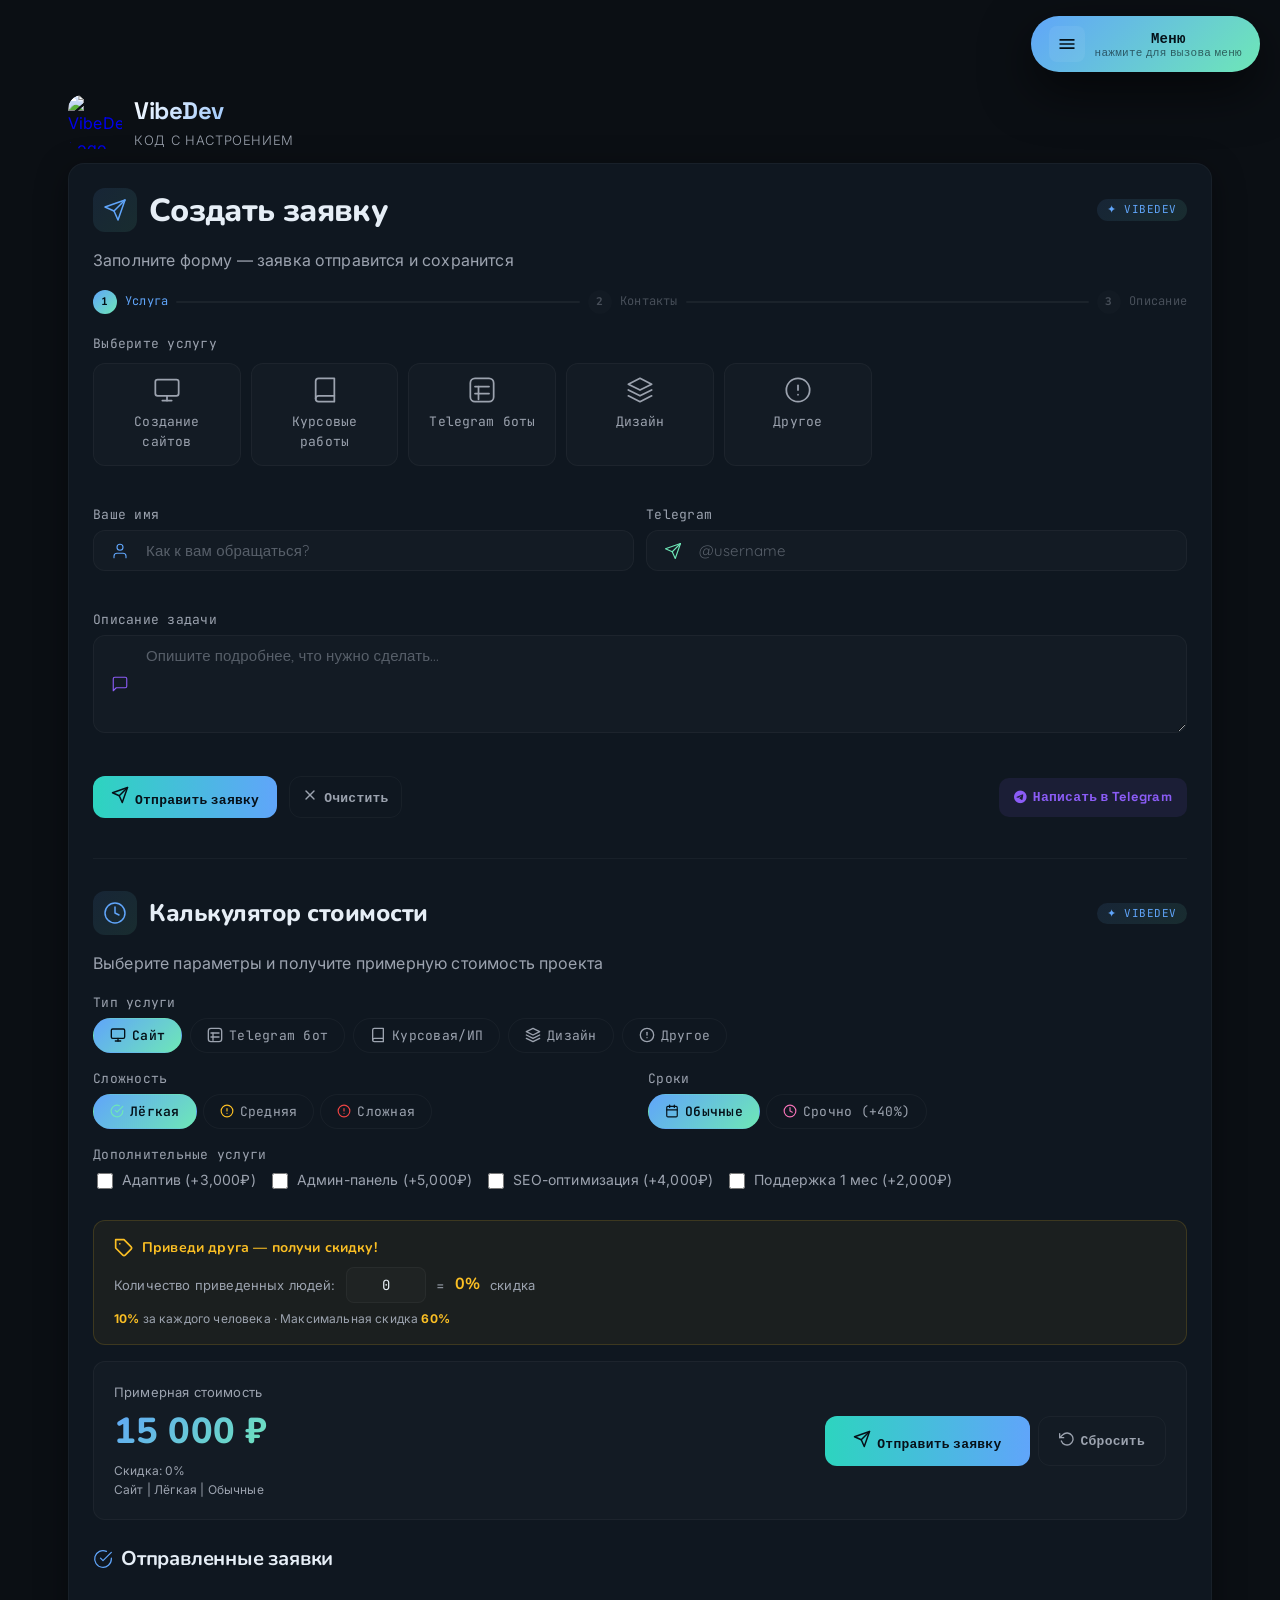
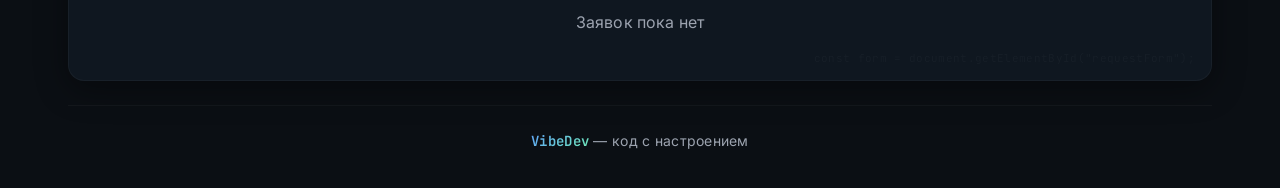
==== commit 691e26bf: "Update contact.html" ====
--- a/contact.html
+++ b/contact.html
@@ -4,6 +4,12 @@
   <meta charset="utf-8">
   <meta name="viewport" content="width=device-width,initial-scale=1">
   <title>Заявка — VibeDev</title>
+  <!-- === FAVICON === -->
+  <link rel="icon" type="image/jpeg" href="https://i.imgur.com/nQBfIZo.png">
+  <link rel="shortcut icon" href="https://i.imgur.com/nQBfIZo.png" type="image/png">
+  
+  <!-- Для мобильных устройств -->
+  <link rel="apple-touch-icon" href="https://i.imgur.com/nQBfIZo.png">
   <link href="https://fonts.googleapis.com/css2?family=Quicksand:wght@300;400;500;600;700&family=Nunito:wght@300;400;600;700;800;900&family=JetBrains+Mono:wght@400;500;600&display=swap" rel="stylesheet">
   <link href="https://cdnjs.cloudflare.com/ajax/libs/font-awesome/6.4.0/css/all.min.css" rel="stylesheet">
   <link rel="stylesheet" href="assets/style.css">
@@ -55,7 +61,7 @@
     .service-option{padding:12px 16px;border-radius:12px;border:1px solid rgba(255,255,255,0.04);background:rgba(255,255,255,0.02);cursor:pointer;transition:var(--transition);text-align:center;font-size:13px;font-family:'JetBrains Mono',monospace;letter-spacing:0.01em;color:var(--muted)}
     .service-option:hover{border-color:rgba(96,165,250,0.2);background:rgba(255,255,255,0.04);transform:translateY(-2px)}
     .service-option.active{border-color:var(--accent-2);background:rgba(96,165,250,0.08);color:var(--text)}
-    .service-option .opt-icon{display:block;font-size:24px;margin-bottom:4px}
+    .service-option .opt-icon{display:block;font-size:24px;margin-bottom:4px;line-height:1}
 
     .submission-item{display:flex;gap:12px;align-items:flex-start;padding:14px;background:rgba(255,255,255,0.02);border-radius:12px;border:1px solid var(--border);transition:var(--transition)}
     .submission-item:hover{transform:translateX(6px);border-color:rgba(96,165,250,0.15);background:rgba(255,255,255,0.03)}
@@ -65,7 +71,7 @@
     .submission-content .submission-meta{font-size:12px;color:var(--muted);font-weight:400;font-family:'JetBrains Mono',monospace}
     .submission-content .submission-text{margin-top:4px;font-size:13px;color:var(--muted);word-break:break-word;font-weight:400}
 
-    .calc-option{padding:8px 16px;border-radius:20px;border:1px solid var(--border);background:transparent;color:var(--muted);cursor:pointer;transition:var(--transition);font-family:'JetBrains Mono',monospace;font-size:13px;letter-spacing:0.02em}
+    .calc-option{padding:8px 16px;border-radius:20px;border:1px solid var(--border);background:transparent;color:var(--muted);cursor:pointer;transition:var(--transition);font-family:'JetBrains Mono',monospace;font-size:13px;letter-spacing:0.02em;display:inline-flex;align-items:center;gap:6px}
     .calc-option:hover{border-color:rgba(96,165,250,0.2);color:var(--text)}
     .calc-option.active{background:linear-gradient(135deg,var(--accent-2),var(--accent));color:#041018;border-color:transparent;font-weight:600}
     .calc-check{accent-color:var(--accent-2);width:16px;height:16px;cursor:pointer}
@@ -129,6 +135,7 @@
       font-size: 64px;
       margin-bottom: 16px;
       display: block;
+      line-height: 1;
     }
     .modal-content .modal-title {
       font-family: 'Nunito', sans-serif;
@@ -213,6 +220,34 @@
       height: 1px;
       background: var(--border);
     }
+/* Дополнительные мобильные стили для contact.html */
+@media(max-width:600px){
+  .contact-header{gap:8px}
+  .contact-header h2{font-size:18px}
+  .contact-header .header-icon{width:36px;height:36px}
+  .contact-header .header-icon svg{width:18px;height:18px}
+  .vibedev-tag{font-size:9px;padding:1px 8px}
+  
+  .modal-content{padding:24px 16px}
+  .modal-content .modal-icon{font-size:48px}
+  .modal-content .modal-title{font-size:18px}
+  .modal-content .modal-subtitle{font-size:13px}
+  
+  .discount-section .discount-title{font-size:13px}
+  .discount-section .discount-info{font-size:11px}
+  
+  #calculator .note-small{font-size:11px}
+  #calculator .calc-option{font-size:11px;padding:5px 10px}
+  #calculator .calc-option svg{width:12px;height:12px}
+  
+  .code-bg::before{font-size:9px;bottom:6px;right:8px}
+  
+  .form-progress .step span:last-child{display:none}
+  .form-progress .step.done span:last-child{display:none}
+  .form-progress .step.active span:last-child{display:inline}
+  
+  .submissions .submission-item .submission-meta{font-size:10px}
+}
   </style>
 </head>
 <body>
@@ -243,7 +278,12 @@
   <!-- МОДАЛЬНОЕ ОКНО -->
   <div class="modal-overlay" id="successModal">
     <div class="modal-content">
-      <span class="modal-icon">🎉</span>
+      <span class="modal-icon">
+        <svg width="64" height="64" viewBox="0 0 24 24" fill="none" stroke="var(--accent)" stroke-width="2" stroke-linecap="round" stroke-linejoin="round">
+          <path d="M22 11.08V12a10 10 0 1 1-5.93-9.14"/>
+          <polyline points="22 4 12 14.01 9 11.01"/>
+        </svg>
+      </span>
       <div class="modal-title">Ваша заявка отправлена!</div>
       <div class="modal-subtitle">
         Ожидайте ответа в мессенджере. <strong>Менеджер скоро вам напишет.</strong><br>
@@ -300,11 +340,11 @@
           <div class="field-group">
             <label class="note-small">Выберите услугу</label>
             <div class="service-options" id="serviceOptions">
-              <div class="service-option" data-service="Создание сайтов"><span class="opt-icon">🖥</span>Создание сайтов</div>
-              <div class="service-option" data-service="Курсовые работы"><span class="opt-icon">📚</span>Курсовые работы</div>
-              <div class="service-option" data-service="Telegram боты"><span class="opt-icon">🤖</span>Telegram боты</div>
-              <div class="service-option" data-service="Дизайн"><span class="opt-icon">🎨</span>Дизайн</div>
-              <div class="service-option" data-service="Другое"><span class="opt-icon">💡</span>Другое</div>
+              <div class="service-option" data-service="Создание сайтов"><span class="opt-icon"><svg width="28" height="28" viewBox="0 0 24 24" fill="none" stroke="currentColor" stroke-width="1.5" stroke-linecap="round" stroke-linejoin="round"><rect x="2" y="3" width="20" height="14" rx="2"/><line x1="8" y1="21" x2="16" y2="21"/><line x1="12" y1="17" x2="12" y2="21"/></svg></span>Создание сайтов</div>
+              <div class="service-option" data-service="Курсовые работы"><span class="opt-icon"><svg width="28" height="28" viewBox="0 0 24 24" fill="none" stroke="currentColor" stroke-width="1.5" stroke-linecap="round" stroke-linejoin="round"><path d="M4 19.5A2.5 2.5 0 0 1 6.5 17H20"/><path d="M6.5 2H20v20H6.5A2.5 2.5 0 0 1 4 19.5v-15A2.5 2.5 0 0 1 6.5 2z"/></svg></span>Курсовые работы</div>
+              <div class="service-option" data-service="Telegram боты"><span class="opt-icon"><svg width="28" height="28" viewBox="0 0 24 24" fill="none" stroke="currentColor" stroke-width="1.5" stroke-linecap="round" stroke-linejoin="round"><rect x="2" y="2" width="20" height="20" rx="4"/><line x1="6" y1="9" x2="18" y2="9"/><line x1="6" y1="15" x2="18" y2="15"/><line x1="9" y1="9" x2="9" y2="20"/></svg></span>Telegram боты</div>
+              <div class="service-option" data-service="Дизайн"><span class="opt-icon"><svg width="28" height="28" viewBox="0 0 24 24" fill="none" stroke="currentColor" stroke-width="1.5" stroke-linecap="round" stroke-linejoin="round"><path d="M12 2L2 7l10 5 10-5-10-5z"/><path d="M2 17l10 5 10-5"/><path d="M2 12l10 5 10-5"/></svg></span>Дизайн</div>
+              <div class="service-option" data-service="Другое"><span class="opt-icon"><svg width="28" height="28" viewBox="0 0 24 24" fill="none" stroke="currentColor" stroke-width="1.5" stroke-linecap="round" stroke-linejoin="round"><circle cx="12" cy="12" r="10"/><line x1="12" y1="8" x2="12" y2="12"/><line x1="12" y1="16" x2="12.01" y2="16"/></svg></span>Другое</div>
             </div>
             <input type="hidden" id="service" value="">
             <div class="smart-hint" id="serviceHint">Выберите интересующую услугу</div>
@@ -339,8 +379,8 @@
           </div>
 
           <div style="margin-top:20px;display:flex;gap:12px;flex-wrap:wrap;align-items:center">
-            <button class="submit-btn" id="sendBtn" type="submit"><span>📤 Отправить заявку</span></button>
-            <button class="clear-btn" id="resetBtn" type="button"><span class="clear-icon">✕</span><span class="clear-text">Очистить</span></button>
+            <button class="submit-btn" id="sendBtn" type="submit"><span><svg width="18" height="18" viewBox="0 0 24 24" fill="none" stroke="currentColor" stroke-width="2" stroke-linecap="round" stroke-linejoin="round" style="margin-right:6px"><path d="M22 2L11 13"/><path d="M22 2l-7 20-4-9-9-4 20-7z"/></svg>Отправить заявку</span></button>
+            <button class="clear-btn" id="resetBtn" type="button"><span class="clear-icon"><svg width="16" height="16" viewBox="0 0 24 24" fill="none" stroke="currentColor" stroke-width="2" stroke-linecap="round" stroke-linejoin="round"><line x1="18" y1="6" x2="6" y2="18"/><line x1="6" y1="6" x2="18" y2="18"/></svg></span><span class="clear-text">Очистить</span></button>
             <a class="telegram" href="https://t.me/uc3rnam3" target="_blank" style="margin-left:auto"><i class="fab fa-telegram"></i> Написать в Telegram</a>
           </div>
         </form>
@@ -363,28 +403,28 @@
             <div style="grid-column:1/-1">
               <label class="note-small">Тип услуги</label>
               <div style="display:flex;gap:8px;flex-wrap:wrap;margin-top:4px">
-                <button class="calc-option active" data-value="site" data-price="15000">🌐 Сайт</button>
-                <button class="calc-option" data-value="bot" data-price="12000">🤖 Telegram бот</button>
-                <button class="calc-option" data-value="course" data-price="8000">📚 Курсовая/ИП</button>
-                <button class="calc-option" data-value="design" data-price="5000">🎨 Дизайн</button>
-                <button class="calc-option" data-value="other" data-price="10000">💡 Другое</button>
+                <button class="calc-option active" data-value="site" data-price="15000"><svg width="16" height="16" viewBox="0 0 24 24" fill="none" stroke="currentColor" stroke-width="2" stroke-linecap="round" stroke-linejoin="round"><rect x="2" y="3" width="20" height="14" rx="2"/><line x1="8" y1="21" x2="16" y2="21"/><line x1="12" y1="17" x2="12" y2="21"/></svg> Сайт</button>
+                <button class="calc-option" data-value="bot" data-price="12000"><svg width="16" height="16" viewBox="0 0 24 24" fill="none" stroke="currentColor" stroke-width="2" stroke-linecap="round" stroke-linejoin="round"><rect x="2" y="2" width="20" height="20" rx="4"/><line x1="6" y1="9" x2="18" y2="9"/><line x1="6" y1="15" x2="18" y2="15"/><line x1="9" y1="9" x2="9" y2="20"/></svg> Telegram бот</button>
+                <button class="calc-option" data-value="course" data-price="8000"><svg width="16" height="16" viewBox="0 0 24 24" fill="none" stroke="currentColor" stroke-width="2" stroke-linecap="round" stroke-linejoin="round"><path d="M4 19.5A2.5 2.5 0 0 1 6.5 17H20"/><path d="M6.5 2H20v20H6.5A2.5 2.5 0 0 1 4 19.5v-15A2.5 2.5 0 0 1 6.5 2z"/></svg> Курсовая/ИП</button>
+                <button class="calc-option" data-value="design" data-price="5000"><svg width="16" height="16" viewBox="0 0 24 24" fill="none" stroke="currentColor" stroke-width="2" stroke-linecap="round" stroke-linejoin="round"><path d="M12 2L2 7l10 5 10-5-10-5z"/><path d="M2 17l10 5 10-5"/><path d="M2 12l10 5 10-5"/></svg> Дизайн</button>
+                <button class="calc-option" data-value="other" data-price="10000"><svg width="16" height="16" viewBox="0 0 24 24" fill="none" stroke="currentColor" stroke-width="2" stroke-linecap="round" stroke-linejoin="round"><circle cx="12" cy="12" r="10"/><line x1="12" y1="8" x2="12" y2="12"/><line x1="12" y1="16" x2="12.01" y2="16"/></svg> Другое</button>
               </div>
             </div>
 
             <div>
               <label class="note-small">Сложность</label>
               <div style="display:flex;gap:6px;flex-wrap:wrap;margin-top:4px">
-                <button class="calc-option active" data-value="easy" data-multiplier="1">🟢 Лёгкая</button>
-                <button class="calc-option" data-value="medium" data-multiplier="1.5">🟡 Средняя</button>
-                <button class="calc-option" data-value="hard" data-multiplier="2.5">🔴 Сложная</button>
+                <button class="calc-option active" data-value="easy" data-multiplier="1"><svg width="14" height="14" viewBox="0 0 24 24" fill="none" stroke="#6ee7b7" stroke-width="2" stroke-linecap="round" stroke-linejoin="round"><path d="M22 11.08V12a10 10 0 1 1-5.93-9.14"/><polyline points="22 4 12 14.01 9 11.01"/></svg> Лёгкая</button>
+                <button class="calc-option" data-value="medium" data-multiplier="1.5"><svg width="14" height="14" viewBox="0 0 24 24" fill="none" stroke="#fbbf24" stroke-width="2" stroke-linecap="round" stroke-linejoin="round"><circle cx="12" cy="12" r="10"/><line x1="12" y1="8" x2="12" y2="12"/><line x1="12" y1="16" x2="12.01" y2="16"/></svg> Средняя</button>
+                <button class="calc-option" data-value="hard" data-multiplier="2.5"><svg width="14" height="14" viewBox="0 0 24 24" fill="none" stroke="#ef4444" stroke-width="2" stroke-linecap="round" stroke-linejoin="round"><circle cx="12" cy="12" r="10"/><line x1="12" y1="8" x2="12" y2="12"/><line x1="12" y1="16" x2="12.01" y2="16"/></svg> Сложная</button>
               </div>
             </div>
 
             <div>
               <label class="note-small">Сроки</label>
               <div style="display:flex;gap:6px;flex-wrap:wrap;margin-top:4px">
-                <button class="calc-option active" data-value="normal" data-multiplier="1">📅 Обычные</button>
-                <button class="calc-option" data-value="urgent" data-multiplier="1.4">⚡ Срочно (+40%)</button>
+                <button class="calc-option active" data-value="normal" data-multiplier="1"><svg width="14" height="14" viewBox="0 0 24 24" fill="none" stroke="currentColor" stroke-width="2" stroke-linecap="round" stroke-linejoin="round"><rect x="3" y="4" width="18" height="18" rx="2"/><line x1="16" y1="2" x2="16" y2="6"/><line x1="8" y1="2" x2="8" y2="6"/><line x1="3" y1="10" x2="21" y2="10"/></svg> Обычные</button>
+                <button class="calc-option" data-value="urgent" data-multiplier="1.4"><svg width="14" height="14" viewBox="0 0 24 24" fill="none" stroke="#f472b6" stroke-width="2" stroke-linecap="round" stroke-linejoin="round"><circle cx="12" cy="12" r="10"/><polyline points="12 6 12 12 16 14"/></svg> Срочно (+40%)</button>
               </div>
             </div>
 
@@ -395,7 +435,7 @@
 
             <div style="grid-column:1/-1">
               <div class="discount-section">
-                <div class="discount-title">🎯 Приведи друга — получи скидку!</div>
+                <div class="discount-title"><svg width="20" height="20" viewBox="0 0 24 24" fill="none" stroke="#fbbf24" stroke-width="2" stroke-linecap="round" stroke-linejoin="round"><path d="M20.59 13.41l-7.17 7.17a2 2 0 0 1-2.83 0L2 12V2h10l8.59 8.59a2 2 0 0 1 0 2.82z"/><line x1="7" y1="7" x2="7.01" y2="7"/></svg> Приведи друга — получи скидку!</div>
                 <div class="discount-input">
                   <span class="discount-label">Количество приведенных людей:</span>
                   <input type="number" id="discountPeople" min="0" max="6" value="0">
@@ -417,8 +457,8 @@
                 <div style="font-size:12px;color:var(--muted);font-weight:400" id="calcDetails"></div>
               </div>
               <div style="display:flex;gap:8px;flex-wrap:wrap">
-                <button class="order-btn" id="calcOrderBtn" style="padding:14px 28px"><span>📩 Отправить заявку</span></button>
-                <button class="clear-btn" id="calcResetBtn" type="button" style="padding:14px 20px"><span class="clear-icon">↻</span><span class="clear-text">Сбросить</span></button>
+                <button class="order-btn" id="calcOrderBtn" style="padding:14px 28px"><span><svg width="18" height="18" viewBox="0 0 24 24" fill="none" stroke="currentColor" stroke-width="2" stroke-linecap="round" stroke-linejoin="round" style="margin-right:6px"><path d="M22 2L11 13"/><path d="M22 2l-7 20-4-9-9-4 20-7z"/></svg>Отправить заявку</span></button>
+                <button class="clear-btn" id="calcResetBtn" type="button" style="padding:14px 20px"><span class="clear-icon"><svg width="16" height="16" viewBox="0 0 24 24" fill="none" stroke="currentColor" stroke-width="2" stroke-linecap="round" stroke-linejoin="round"><polyline points="1 4 1 10 7 10"/><path d="M3.51 15a9 9 0 1 0 2.13-9.36L1 10"/></svg></span><span class="clear-text">Сбросить</span></button>
               </div>
             </div>
           </div>
@@ -484,7 +524,7 @@
         serviceOptions.forEach(o => o.classList.remove('active'));
         this.classList.add('active');
         serviceInput.value = this.dataset.service;
-        serviceHint.textContent = '✅ Выбрано: ' + this.dataset.service;
+        serviceHint.textContent = 'Выбрано: ' + this.dataset.service;
         serviceHint.className = 'smart-hint visible success';
         updateProgress();
         updateExtras();
@@ -501,7 +541,7 @@
 
 nameInput.addEventListener('focus', () => { nameHint.className = 'smart-hint visible'; });
 nameInput.addEventListener('blur', () => {
-    if (nameInput.value.length > 2) { nameHint.textContent = '✅ Отлично!'; nameHint.className = 'smart-hint visible success'; }
+    if (nameInput.value.length > 2) { nameHint.textContent = 'Отлично!'; nameHint.className = 'smart-hint visible success'; }
     else { nameHint.textContent = 'Введите имя (минимум 2 символа)'; nameHint.className = 'smart-hint visible'; }
 });
 nameInput.addEventListener('input', updateProgress);
@@ -509,7 +549,7 @@
 contactInput.addEventListener('focus', () => { contactHint.className = 'smart-hint visible'; });
 contactInput.addEventListener('blur', () => {
     if (contactInput.value.startsWith('@') && contactInput.value.length > 2) {
-        contactHint.textContent = '✅ Отлично!';
+        contactHint.textContent = 'Отлично!';
         contactHint.className = 'smart-hint visible success';
     } else {
         contactHint.textContent = 'Укажите Telegram username с @';
@@ -520,7 +560,7 @@
 
 msgInput.addEventListener('focus', () => { msgHint.className = 'smart-hint visible'; });
 msgInput.addEventListener('blur', () => {
-    if (msgInput.value.length > 10) { msgHint.textContent = '✅ Отлично, подробно!'; msgHint.className = 'smart-hint visible success'; }
+    if (msgInput.value.length > 10) { msgHint.textContent = 'Отлично, подробно!'; msgHint.className = 'smart-hint visible success'; }
     else { msgHint.textContent = 'Опишите задачу подробнее (минимум 10 символов)'; msgHint.className = 'smart-hint visible'; }
 });
 msgInput.addEventListener('input', updateProgress);
@@ -752,9 +792,9 @@
     document.querySelectorAll('.calc-option[data-value="easy"]').forEach(opt => opt.classList.add('active'));
     document.querySelectorAll('.calc-option[data-value="normal"]').forEach(opt => opt.classList.add('active'));
     document.querySelectorAll('.calc-check').forEach(check => check.checked = false);
-    selectedService = { price: 15000, value: 'site', label: '🌐 Сайт' };
-    selectedComplexity = { multiplier: 1, label: '🟢 Лёгкая' };
-    selectedUrgency = { multiplier: 1, label: '📅 Обычные' };
+    selectedService = { price: 15000, value: 'site', label: 'Сайт' };
+    selectedComplexity = { multiplier: 1, label: 'Лёгкая' };
+    selectedUrgency = { multiplier: 1, label: 'Обычные' };
     selectedExtras = {};
     discountPeople.value = 0;
     currentDiscount = 0;
@@ -792,16 +832,16 @@
     } else {
         calcText = '--- Данные из калькулятора ---\n';
     }
-    calcText += '📊 Услуга: ' + serviceName + '\n';
-    calcText += '📈 Сложность: ' + complexity + '\n';
-    calcText += '⏱ Сроки: ' + urgency + '\n';
+    calcText += 'Услуга: ' + serviceName + '\n';
+    calcText += 'Сложность: ' + complexity + '\n';
+    calcText += 'Сроки: ' + urgency + '\n';
     if (extrasList !== 'Нет') {
-        calcText += '➕ Дополнительно: ' + extrasList + '\n';
+        calcText += 'Дополнительно: ' + extrasList + '\n';
     }
     if (discount > 0) {
-        calcText += '🎯 Скидка: ' + discount + '% (приведено ' + people + ' чел.)\n';
-    }
-    calcText += '💰 Итоговая стоимость: ' + total + '\n';
+        calcText += 'Скидка: ' + discount + '% (приведено ' + people + ' чел.)\n';
+    }
+    calcText += 'Итоговая стоимость: ' + total + '\n';
     calcText += '---\n\n';
     if (msgInput.value) {
         calcText += msgInput.value;
@@ -819,9 +859,9 @@
         }
     });
     
-    serviceHint.textContent = '✅ Данные из калькулятора добавлены!';
+    serviceHint.textContent = 'Данные из калькулятора добавлены!';
     serviceHint.className = 'smart-hint visible success';
-    msgHint.textContent = '✅ Данные калькулятора добавлены в описание!';
+    msgHint.textContent = 'Данные калькулятора добавлены в описание!';
     msgHint.className = 'smart-hint visible success';
     
     const sendBtn = document.getElementById('sendBtn');
@@ -838,7 +878,7 @@
   if(pre) {
     serviceInput.value = pre;
     serviceOptions.forEach(o => { if(o.dataset.service === pre) o.classList.add('active'); });
-    serviceHint.textContent = '✅ Выбрано: '+pre;
+    serviceHint.textContent = 'Выбрано: '+pre;
     serviceHint.className = 'smart-hint visible success';
   }
   renderSubmissions();
@@ -846,7 +886,7 @@
   updateExtras();
   updatePrice();
 
-  // ✅ ВАША ССЫЛКА НА GOOGLE SHEETS
+  // Ссылка на Google Sheets
   const SCRIPT_URL = 'https://script.google.com/macros/s/AKfycbxoz9-oA_2FSERfVOn0WvRq8lRid77_sMM4rBQNNVPAo0D_Q-ZDXpNbWbc0agB4VOYB/exec';
 
   const form=document.getElementById('requestForm');
@@ -855,22 +895,22 @@
     
     // Валидация
     if(!serviceInput.value) { 
-      serviceHint.textContent = '⚠️ Выберите услугу!'; 
+      serviceHint.textContent = 'Выберите услугу!'; 
       serviceHint.className = 'smart-hint visible'; 
       return; 
     }
     if(nameInput.value.length < 2) { 
-      nameHint.textContent = '⚠️ Введите имя!'; 
+      nameHint.textContent = 'Введите имя!'; 
       nameHint.className = 'smart-hint visible'; 
       return; 
     }
     if(!contactInput.value.startsWith('@') || contactInput.value.length < 3) { 
-      contactHint.textContent = '⚠️ Укажите Telegram!'; 
+      contactHint.textContent = 'Укажите Telegram!'; 
       contactHint.className = 'smart-hint visible'; 
       return; 
     }
     if(msgInput.value.length < 10) { 
-      msgHint.textContent = '⚠️ Опишите задачу подробнее!'; 
+      msgHint.textContent = 'Опишите задачу подробнее!'; 
       msgHint.className = 'smart-hint visible'; 
       return; 
     }
@@ -914,7 +954,7 @@
       saveSubmission({service, name, contact, msg: message, ts});
       renderSubmissions();
       
-      // ✅ ОТКРЫВАЕМ МОДАЛЬНОЕ ОКНО
+      // Открываем модальное окно
       openModal();
       
       // Очищаем форму
@@ -923,13 +963,13 @@
       serviceInput.value = '';
       
       // Обновляем подсказки
-      serviceHint.textContent = '✅ Заявка отправлена!';
+      serviceHint.textContent = 'Заявка отправлена!';
       serviceHint.className = 'smart-hint visible success';
-      nameHint.textContent = '✅ Отлично!';
+      nameHint.textContent = 'Отлично!';
       nameHint.className = 'smart-hint visible success';
-      contactHint.textContent = '✅ Отлично!';
+      contactHint.textContent = 'Отлично!';
       contactHint.className = 'smart-hint visible success';
-      msgHint.textContent = '✅ Отправлено!';
+      msgHint.textContent = 'Отправлено!';
       msgHint.className = 'smart-hint visible success';
       
       updateProgress();
@@ -968,7 +1008,7 @@
     msgHint.textContent = 'Чем подробнее — тем точнее будет оценка';
     msgHint.className = 'smart-hint';
     const originalText = resetBtn.innerHTML;
-    resetBtn.innerHTML = '<span style="color:#10b981">✓ Очищено!</span>';
+    resetBtn.innerHTML = '<span style="color:#10b981"><svg width="16" height="16" viewBox="0 0 24 24" fill="none" stroke="currentColor" stroke-width="2" stroke-linecap="round" stroke-linejoin="round"><polyline points="20 6 9 17 4 12"/></svg> Очищено!</span>';
     setTimeout(() => { resetBtn.innerHTML = originalText; }, 1500);
     updateProgress();
   });
--- a/assets/style.css
+++ b/assets/style.css
@@ -31,6 +31,7 @@
   font-weight: 400;
   line-height: 1.6;
   letter-spacing: 0.01em;
+  padding:0;
 }
 
 h1, h2, h3, h4, h5, h6 {
@@ -71,7 +72,14 @@
 
 .bg-grid{position:fixed;inset:0;z-index:-5;pointer-events:none;background-image:radial-gradient(rgba(255,255,255,0.02) 1px, transparent 1px);background-size:84px 84px;opacity:0.03}
 
-.container{max-width:1200px;margin:56px auto;padding:36px 28px;position:relative;z-index:0;transition:filter .22s ease}
+.container{
+  max-width:1200px;
+  margin:56px auto;
+  padding:36px 28px;
+  position:relative;
+  z-index:0;
+  transition:filter .22s ease
+}
 header{display:flex;align-items:center;justify-content:space-between;gap:18px;margin-bottom:12px}
 .brand{display:flex;align-items:center;gap:12px;animation:slideInLeft 0.8s ease}
 .brand .logo{
@@ -123,13 +131,13 @@
 
 .menu-button{
   position:fixed;
-  right:28px;
-  top:20px;
+  right:20px;
+  top:16px;
   z-index:150;
   display:inline-flex;
   align-items:center;
-  gap:12px;
-  padding:12px 24px;
+  gap:10px;
+  padding:10px 18px;
   border-radius:999px;
   border:none;
   background:linear-gradient(135deg,var(--accent-2),var(--accent));
@@ -140,6 +148,7 @@
   box-shadow:0 18px 50px rgba(0,0,0,0.6);
   transition:var(--transition);
   letter-spacing: 0.02em;
+  font-size:14px;
 }
 .menu-button:hover{
   transform:translateY(-4px) scale(1.02);
@@ -152,31 +161,32 @@
 .menu-caption .menu-title{font-weight:700}
 .menu-caption .menu-hint{font-size:11px;color:rgba(4,16,24,0.6);font-weight:400;margin-top:2px;text-transform:lowercase}
 
-.bubble-overlay{position:fixed;inset:0;z-index:140;display:none;align-items:flex-start;justify-content:center;padding-top:90px;pointer-events:none}
+.bubble-overlay{position:fixed;inset:0;z-index:140;display:none;align-items:flex-start;justify-content:center;padding-top:80px;pointer-events:none}
 .bubble-overlay.open{display:flex;pointer-events:auto;animation:fadeIn 0.3s ease}
 .bubble-panel{
   background:rgba(10,15,20,0.98);
-  padding:24px;
+  padding:20px;
   border-radius:20px;
   border:1px solid var(--border);
   box-shadow:0 24px 80px rgba(0,0,0,0.6);
   display:flex;
-  gap:20px;
+  gap:14px;
   flex-wrap:wrap;
   justify-content:center;
   max-width:900px;
   backdrop-filter:blur(20px);
   animation:slideUp 0.4s ease;
+  margin:0 12px;
 }
 .bubble-item {
   display: flex;
   flex-direction: column;
-  gap: 8px;
+  gap:6px;
   align-items: center;
   justify-content: center;
-  width: 130px;
-  height: 130px;
-  border-radius: 999px;
+  width:110px;
+  height:110px;
+  border-radius:999px;
   background: rgba(255,255,255,0.02);
   border: 1px solid var(--border);
   color: var(--text);
@@ -186,16 +196,16 @@
   transition: var(--transition);
   position: relative;
   overflow: hidden;
-  font-size: 14px;
+  font-size: 13px;
   letter-spacing: 0.02em;
 }
 .bubble-item .bubble-icon {
   display: flex;
   align-items: center;
   justify-content: center;
-  width: 48px;
-  height: 48px;
-  border-radius: 12px;
+  width:40px;
+  height:40px;
+  border-radius:10px;
   background: rgba(255,255,255,0.04);
   transition: var(--transition);
 }
@@ -282,20 +292,20 @@
 
 .services-scroll{
   display:flex;
-  gap:20px;
+  gap:16px;
   overflow-x:auto;
-  padding:18px 6px;
+  padding:14px 4px;
   scroll-snap-type:x mandatory;
   -webkit-overflow-scrolling:touch;
   scroll-behavior:smooth;
 }
-.services-scroll::-webkit-scrollbar{height:6px}
-.services-scroll::-webkit-scrollbar-track{background:rgba(255,255,255,0.02);border-radius:10px;margin:0 20px}
-.services-scroll::-webkit-scrollbar-thumb{background:linear-gradient(90deg,var(--accent-2),var(--accent));border-radius:10px;transition:var(--transition);width:40px}
+.services-scroll::-webkit-scrollbar{height:4px}
+.services-scroll::-webkit-scrollbar-track{background:rgba(255,255,255,0.02);border-radius:10px;margin:0 16px}
+.services-scroll::-webkit-scrollbar-thumb{background:linear-gradient(90deg,var(--accent-2),var(--accent));border-radius:10px;transition:var(--transition);width:30px}
 .services-scroll::-webkit-scrollbar-thumb:hover{background:linear-gradient(90deg,var(--accent),var(--accent-2));transform:scale(1.1)}
 .service-card{
   flex:0 0 240px;
-  height:440px;
+  min-height:400px;
   background:linear-gradient(180deg,rgba(255,255,255,0.02),transparent);
   border-radius:16px;
   padding:20px;
@@ -329,7 +339,7 @@
 .service-card .content{flex:1;display:flex;flex-direction:column;gap:8px}
 .service-card h3{
   margin:0;
-  font-size:18px;
+  font-size:17px;
   transition:color 0.3s ease;
   font-weight: 700;
 }
@@ -346,11 +356,11 @@
   display: flex;
   align-items: center;
   justify-content: center;
-  width: 56px;
-  height: 56px;
-  border-radius: 12px;
+  width:52px;
+  height:52px;
+  border-radius:12px;
   background: rgba(255,255,255,0.03);
-  margin-bottom: 8px;
+  margin-bottom:8px;
   transition: var(--transition);
 }
 .service-card:hover .service-icon {
@@ -359,7 +369,7 @@
 }
 
 .order-btn{
-  padding:12px 20px;
+  padding:10px 18px;
   border-radius:12px;
   background:linear-gradient(90deg,#2dd4bf,#60a5fa);
   color:#061018;
@@ -367,7 +377,7 @@
   text-decoration:none;
   transition:var(--transition);
   display:inline-flex;
-  gap:8px;
+  gap:6px;
   justify-content:center;
   align-items:center;
   border:none;
@@ -376,7 +386,7 @@
   overflow:hidden;
   font-family: var(--font-accent);
   letter-spacing: 0.02em;
-  font-size: 14px;
+  font-size:13px;
 }
 .order-btn::before{
   content:'';
@@ -399,7 +409,7 @@
 }
 
 .submit-btn{
-  padding:12px 20px;
+  padding:10px 18px;
   border-radius:12px;
   background:linear-gradient(90deg,#2dd4bf,#60a5fa);
   color:#061018;
@@ -408,14 +418,14 @@
   cursor:pointer;
   transition:var(--transition);
   display:inline-flex;
-  gap:8px;
+  gap:6px;
   justify-content:center;
   align-items:center;
   position:relative;
   overflow:hidden;
   font-family: var(--font-accent);
   letter-spacing: 0.02em;
-  font-size: 14px;
+  font-size:13px;
 }
 .submit-btn::before{
   content:'';
@@ -449,7 +459,7 @@
   background:transparent;
   border:1px solid var(--border);
   color:var(--muted);
-  padding:12px 14px;
+  padding:10px 12px;
   border-radius:12px;
   cursor:pointer;
   transition:var(--transition);
@@ -457,11 +467,11 @@
   overflow:hidden;
   font-weight:600;
   display:inline-flex;
-  gap:8px;
+  gap:6px;
   align-items:center;
   font-family: var(--font-accent);
   letter-spacing: 0.02em;
-  font-size: 14px;
+  font-size:13px;
 }
 .clear-btn:hover{
   color:#ef4444;
@@ -482,7 +492,7 @@
 
 .telegram{
   display:inline-flex;
-  gap:8px;
+  gap:6px;
   align-items:center;
   padding:8px 14px;
   border-radius:10px;
@@ -494,7 +504,7 @@
   border:1px solid transparent;
   font-family: var(--font-accent);
   letter-spacing: 0.02em;
-  font-size: 14px;
+  font-size:13px;
 }
 .telegram:hover{
   background:rgba(139,92,246,0.2);
@@ -506,13 +516,13 @@
 .submissions{margin-top:18px;display:flex;flex-direction:column;gap:10px}
 .submission-item {
   display: flex;
-  gap: 12px;
-  align-items: flex-start;
-  padding: 14px;
+  gap:12px;
+  align-items:flex-start;
+  padding:12px;
   background: rgba(255,255,255,0.02);
-  border-radius: 12px;
-  border: 1px solid var(--border);
-  transition: var(--transition);
+  border-radius:12px;
+  border:1px solid var(--border);
+  transition:var(--transition);
 }
 .submission-item:hover {
   transform: translateX(6px);
@@ -520,37 +530,37 @@
   background: rgba(255,255,255,0.03);
 }
 .submission-icon {
-  flex-shrink: 0;
-  width: 36px;
-  height: 36px;
-  border-radius: 8px;
-  display: flex;
-  align-items: center;
-  justify-content: center;
-  background: rgba(96,165,250,0.08);
-  color: var(--accent-2);
+  flex-shrink:0;
+  width:32px;
+  height:32px;
+  border-radius:8px;
+  display:flex;
+  align-items:center;
+  justify-content:center;
+  background:rgba(96,165,250,0.08);
+  color:var(--accent-2);
 }
 .submission-content {
-  flex: 1;
-  min-width: 0;
+  flex:1;
+  min-width:0;
 }
 .submission-content .submission-title {
-  font-weight: 600;
-  color: var(--text);
-  font-size: 14px;
-  font-family: var(--font-accent);
+  font-weight:600;
+  color:var(--text);
+  font-size:14px;
+  font-family:var(--font-accent);
 }
 .submission-content .submission-meta {
-  font-size: 12px;
-  color: var(--muted);
-  font-weight: 300;
+  font-size:11px;
+  color:var(--muted);
+  font-weight:300;
 }
 .submission-content .submission-text {
-  margin-top: 4px;
-  font-size: 13px;
-  color: var(--muted);
-  word-break: break-word;
-  font-weight: 300;
+  margin-top:4px;
+  font-size:13px;
+  color:var(--muted);
+  word-break:break-word;
+  font-weight:300;
 }
 
 .fancy-input, .fancy-textarea{
@@ -564,8 +574,10 @@
   transition:var(--transition);
   box-shadow: inset 0 -2px 0 rgba(0,0,0,0.06);
   font-family: var(--font-body);
-  font-weight: 300;
-  letter-spacing: 0.01em;
+  font-weight:300;
+  letter-spacing:0.01em;
+  font-size:15px;
+  -webkit-appearance:none;
 }
 .fancy-input:focus, .fancy-textarea:focus{
   box-shadow:0 8px 30px rgba(96,165,250,0.08), inset 0 -2px 0 var(--accent-2);
@@ -576,57 +588,57 @@
   border-color:rgba(96,165,250,0.1);
 }
 .fancy-input::placeholder, .fancy-textarea::placeholder {
-  font-weight: 300;
+  font-weight:300;
   color: rgba(156,163,175,0.6);
 }
 
 .scroll-indicator {
-  display: flex;
-  gap: 8px;
-  justify-content: center;
-  margin-top: 16px;
-  opacity: 0.5;
-  transition: var(--transition);
+  display:flex;
+  gap:8px;
+  justify-content:center;
+  margin-top:14px;
+  opacity:0.5;
+  transition:var(--transition);
 }
 .scroll-indicator:hover {
-  opacity: 1;
+  opacity:1;
 }
 .scroll-dot {
-  width: 8px;
-  height: 8px;
-  border-radius: 50%;
-  background: var(--muted);
-  transition: var(--transition);
-  cursor: pointer;
+  width:8px;
+  height:8px;
+  border-radius:50%;
+  background:var(--muted);
+  transition:var(--transition);
+  cursor:pointer;
 }
 .scroll-dot.active {
-  background: var(--accent-2);
-  width: 24px;
-  border-radius: 4px;
+  background:var(--accent-2);
+  width:24px;
+  border-radius:4px;
 }
 .scroll-dot:hover {
-  background: var(--accent);
-  transform: scale(1.2);
+  background:var(--accent);
+  transform:scale(1.2);
 }
 
 .scroll-hint {
-  display: flex;
-  align-items: center;
-  gap: 8px;
-  color: var(--muted);
-  font-size: 13px;
-  opacity: 0.6;
-  animation: scrollPulse 2s ease-in-out infinite;
-  font-weight: 300;
+  display:flex;
+  align-items:center;
+  gap:8px;
+  color:var(--muted);
+  font-size:13px;
+  opacity:0.6;
+  animation:scrollPulse 2s ease-in-out infinite;
+  font-weight:300;
 }
 .scroll-hint svg {
-  width: 18px;
-  height: 18px;
-  stroke: var(--muted);
+  width:18px;
+  height:18px;
+  stroke:var(--muted);
 }
 @keyframes scrollPulse {
-  0%, 100% { opacity: 0.3; transform: scale(1); }
-  50% { opacity: 0.8; transform: scale(1.1); }
+  0%,100%{opacity:0.3;transform:scale(1)}
+  50%{opacity:0.8;transform:scale(1.1)}
 }
 
 @keyframes slideInUp{
@@ -648,32 +660,295 @@
 
 .container.blurred{filter:blur(6px)}
 
-/* VibeDev specific styles */
 .vibedev-tag {
-  display: inline-block;
-  padding: 2px 10px;
-  border-radius: 12px;
-  background: linear-gradient(135deg, rgba(96,165,250,0.1), rgba(110,231,183,0.1));
-  color: var(--accent-2);
-  font-family: var(--font-accent);
-  font-size: 11px;
-  letter-spacing: 0.05em;
-  text-transform: uppercase;
-}
-
-@media(max-width:900px){
-  .grid{grid-template-columns:1fr}
-  .service-card{flex:0 0 300px;height:400px}
-}
+  display:inline-block;
+  padding:2px 10px;
+  border-radius:12px;
+  background:linear-gradient(135deg, rgba(96,165,250,0.1), rgba(110,231,183,0.1));
+  color:var(--accent-2);
+  font-family:var(--font-accent);
+  font-size:11px;
+  letter-spacing:0.05em;
+  text-transform:uppercase;
+}
+
+/* ============================================
+   МОБИЛЬНАЯ АДАПТАЦИЯ
+   ============================================ */
+
+/* Планшеты и маленькие ноутбуки */
+@media(max-width:1024px){
+  .container{padding:28px 20px;margin:40px auto}
+  .grid{grid-template-columns:1fr 280px;gap:20px}
+  .hero h1{font-size:38px}
+}
+
+/* Планшеты */
+@media(max-width:820px){
+  .grid{grid-template-columns:1fr;gap:16px}
+  .hero{flex-direction:column;text-align:center;min-height:auto}
+  .hero .large-visual{font-size:64px!important;margin-top:12px}
+  .hero h1{font-size:34px}
+  .hero p{font-size:14px}
+  .bio-section{grid-template-columns:1fr;text-align:center}
+  .bio-text .bio-tags{justify-content:center}
+  .facts-grid{grid-template-columns:repeat(2,1fr);gap:12px}
+  .fact-card{padding:16px}
+  .fact-card .fact-number{font-size:32px}
+}
+
+/* Телефоны */
 @media(max-width:600px){
-  .hero{flex-direction:column}
+  .container{padding:16px 12px;margin:24px auto}
+  
+  /* Заголовки */
+  h1{font-size:28px}
+  h2{font-size:22px}
+  h3{font-size:18px}
+  
+  /* Шапка */
+  header{gap:10px;flex-wrap:wrap}
+  .brand .logo{width:44px;height:44px}
+  .brand .brand-name{font-size:18px}
+  .brand .brand-sub{font-size:11px}
+  
+  /* Меню */
+  .menu-button{
+    right:12px;
+    top:12px;
+    padding:8px 14px;
+    font-size:12px;
+    gap:6px;
+  }
+  .menu-button .menu-hint{display:none}
+  .menu-button svg{width:18px;height:18px}
+  
+  /* Меню-пузыри */
+  .bubble-overlay{padding-top:70px}
+  .bubble-panel{padding:14px;gap:10px}
+  .bubble-item{
+    width:80px;
+    height:80px;
+    font-size:11px;
+    gap:4px;
+  }
+  .bubble-item .bubble-icon{
+    width:32px;
+    height:32px;
+  }
+  .bubble-item .bubble-icon svg{
+    width:22px;
+    height:22px;
+  }
+  
+  /* Карточки */
+  .card{padding:16px}
+  .card:hover{transform:none}
+  
+  /* Факты */
+  .facts-grid{grid-template-columns:1fr 1fr;gap:10px}
+  .fact-card{padding:14px 10px}
+  .fact-card .fact-number{font-size:28px}
+  .fact-card .fact-label{font-size:12px}
+  .fact-card .fact-icon{font-size:22px}
+  
+  /* Навыки */
+  .skills-grid-new{
+    grid-template-columns:1fr 1fr;
+    gap:10px;
+  }
+  .skill-card-new{
+    min-height:130px;
+    padding:14px 10px;
+  }
+  .skill-icon-new{width:40px;height:40px}
+  .skill-icon-new svg{width:20px;height:20px}
+  .skill-name-new{font-size:13px}
+  .skill-level-new{font-size:11px}
+  
+  /* Услуги (скролл) */
+  .service-card{
+    flex:0 0 260px;
+    min-height:340px;
+    padding:16px;
+  }
+  .service-card h3{font-size:16px}
+  .service-card p{font-size:13px}
+  .service-icon{width:44px;height:44px}
+  .service-icon svg{width:32px;height:32px}
+  
+  /* Биография */
+  .bio-avatar .avatar-circle{width:120px;height:120px}
+  .bio-text h3{font-size:22px}
+  .bio-text p{font-size:14px}
+  .bio-text .bio-tags span{font-size:11px;padding:3px 10px}
+  
+  /* Цитата */
+  .quote-block{padding:16px 18px}
+  .quote-block .quote-text{font-size:17px}
+  .quote-block .quote-author{font-size:13px}
+  
+  /* Путь */
+  .journey-timeline{padding-left:18px}
+  .journey-item{padding:10px 12px}
+  .journey-item .journey-year{font-size:12px}
+  .journey-item .journey-title{font-size:14px}
+  .journey-item .journey-desc{font-size:13px}
+  .journey-item::before{left:-24px;font-size:12px}
+  .journey-item::after{left:-24px;width:10px;height:10px;top:16px}
+  
+  /* Форма */
+  .form-row{flex-direction:column;gap:10px}
+  .form-progress{flex-wrap:wrap;gap:4px}
+  .form-progress .step{font-size:11px;gap:4px}
+  .form-progress .step .step-num{width:20px;height:20px;font-size:10px}
+  .form-progress .step-line{min-width:20px}
+  .service-options{grid-template-columns:1fr 1fr;gap:8px}
+  .service-option{padding:10px 12px;font-size:12px}
+  .service-option .opt-icon svg{width:22px;height:22px}
+  .field-wrapper .fancy-input,
+  .field-wrapper .fancy-textarea{
+    font-size:14px;
+    padding:8px 12px 8px 4px;
+  }
+  .field-wrapper .contact-icon{width:28px;height:28px}
+  .field-wrapper .contact-icon svg{width:16px;height:16px}
+  .smart-hint{padding-left:8px;font-size:11px}
+  .note-small{font-size:12px}
+  
+  /* Кнопки */
+  .submit-btn,
+  .order-btn,
+  .clear-btn{
+    font-size:13px;
+    padding:10px 14px;
+    width:100%;
+    justify-content:center;
+  }
+  .telegram{
+    font-size:13px;
+    padding:8px 12px;
+    width:100%;
+    justify-content:center;
+  }
+  
+  /* Калькулятор */
+  #calculator{grid-template-columns:1fr!important;gap:12px}
+  #calculator > div{grid-column:1!important}
+  .calc-option{font-size:12px;padding:6px 12px}
+  .discount-section{padding:12px 14px}
+  .discount-section .discount-input{flex-wrap:wrap;gap:6px}
+  .discount-section .discount-input input{width:60px;font-size:13px;padding:6px 8px}
+  .discount-section .discount-result{font-size:14px}
+  
+  /* Итоговая цена */
+  #totalPrice{font-size:28px!important}
+  
+  /* Отзывы */
+  .reviews-grid{grid-template-columns:1fr;gap:14px}
+  .review-card{padding:16px}
+  .review-card .review-text{font-size:14px}
+  .review-card .review-avatar{width:40px;height:40px;font-size:16px}
+  .review-stats{grid-template-columns:1fr 1fr;gap:10px}
+  .reviews-stats .stat{padding:12px}
+  .reviews-stats .stat .number{font-size:22px}
+  .review-filter{gap:6px}
+  .review-filter .filter-btn{font-size:12px;padding:4px 12px}
+  
+  /* FAQ */
+  .faq-item .faq-question h3{font-size:15px}
+  .faq-search input{font-size:14px;padding:12px 16px 12px 40px}
+  .faq-categories{gap:6px}
+  .faq-categories .cat-btn{font-size:12px;padding:4px 12px}
+  
+  /* Модалка */
+  .modal-content{padding:28px 20px;margin:12px}
+  .modal-content .modal-title{font-size:20px}
+  .modal-content .modal-subtitle{font-size:14px}
+  .modal-content .modal-buttons .modal-btn{font-size:13px;padding:10px 20px;width:100%;justify-content:center}
+  
+  /* Отправленные заявки */
+  .submission-item{padding:10px}
+  .submission-content .submission-title{font-size:13px}
+  .submission-content .submission-text{font-size:12px}
+  
+  /* Футер */
+  footer{font-size:13px;padding-top:16px;margin-top:16px}
+}
+
+/* Очень маленькие телефоны */
+@media(max-width:400px){
+  .container{padding:12px 8px;margin:16px auto}
+  h1{font-size:24px}
+  h2{font-size:20px}
+  h3{font-size:16px}
+  .card{padding:12px}
+  .facts-grid{grid-template-columns:1fr;gap:8px}
+  .fact-card{padding:12px}
+  .skills-grid-new{grid-template-columns:1fr 1fr;gap:8px}
+  .skill-card-new{min-height:110px;padding:10px 8px}
+  .skill-icon-new{width:34px;height:34px}
+  .skill-icon-new svg{width:18px;height:18px}
+  .skill-name-new{font-size:12px}
+  .skill-level-new{font-size:10px}
+  .service-card{flex:0 0 220px;min-height:300px;padding:14px}
+  .service-card h3{font-size:15px}
+  .bubble-item{width:70px;height:70px;font-size:10px}
+  .bubble-item .bubble-icon{width:28px;height:28px}
+  .bubble-item .bubble-icon svg{width:18px;height:18px}
+  .service-options{grid-template-columns:1fr 1fr;gap:6px}
+  .service-option{font-size:11px;padding:8px 8px}
+  .service-option .opt-icon svg{width:18px;height:18px}
+  .bio-avatar .avatar-circle{width:100px;height:100px}
+  .bio-text h3{font-size:20px}
+  .bio-text p{font-size:13px}
+  .review-card .review-text{font-size:13px}
+  .reviews-stats{grid-template-columns:1fr 1fr;gap:8px}
+  .reviews-stats .stat .number{font-size:20px}
+}
+
+/* Альбомная ориентация на телефонах */
+@media(max-width:800px) and (orientation:landscape){
+  .hero{flex-direction:row;min-height:auto}
   .hero h1{font-size:28px}
-  .menu-button{padding:8px 16px;right:16px;top:12px}
-  .menu-button .menu-hint{display:none}
-  .bubble-item{width:100px;height:100px;font-size:12px}
-  .bubble-item .bubble-icon{width:36px;height:36px}
-  .bubble-item .bubble-icon svg{width:24px;height:24px}
-  h1{font-size:32px}
-  h2{font-size:24px}
-  .brand .brand-name{font-size:18px}
-}
+  .hero .large-visual{font-size:48px!important}
+  .facts-grid{grid-template-columns:repeat(4,1fr)}
+  .fact-card{padding:12px}
+  .fact-card .fact-number{font-size:24px}
+  .skills-grid-new{grid-template-columns:repeat(3,1fr)}
+  .service-card{flex:0 0 200px;min-height:280px}
+}
+
+/* Улучшение таргетинга для touch-устройств */
+@media(hover:none){
+  .card:hover{transform:none;box-shadow:var(--shadow)}
+  .service-card:hover{transform:none;box-shadow:none}
+  .service-card:hover::before{transform:scaleX(0)}
+  .fact-card:hover{transform:none}
+  .skill-card-new:hover{transform:none}
+  .review-card:hover{transform:none}
+  .bubble-item:hover{transform:none}
+  .bubble-item:hover::before{opacity:0}
+  .bubble-item:hover span{color:var(--text)}
+  .menu-button:hover{transform:none}
+  .order-btn:hover{transform:none}
+  .order-btn:hover::before{opacity:0}
+  .submit-btn:hover{transform:none}
+  .submit-btn:hover::before{opacity:0}
+  .clear-btn:hover{transform:none}
+  .telegram:hover{transform:none}
+  .submission-item:hover{transform:none}
+  .calc-option:hover{transform:none}
+  .service-option:hover{transform:none}
+  .journey-item:hover{transform:none}
+  
+  /* Но оставляем активные состояния */
+  .service-card:active{transform:scale(0.98)}
+  .bubble-item:active{transform:scale(0.95)}
+  .menu-button:active{transform:scale(0.95)}
+  .order-btn:active{transform:scale(0.97)}
+  .submit-btn:active{transform:scale(0.97)}
+  .clear-btn:active{transform:scale(0.95)}
+  .calc-option:active{transform:scale(0.95)}
+  .service-option:active{transform:scale(0.97)}
+}
